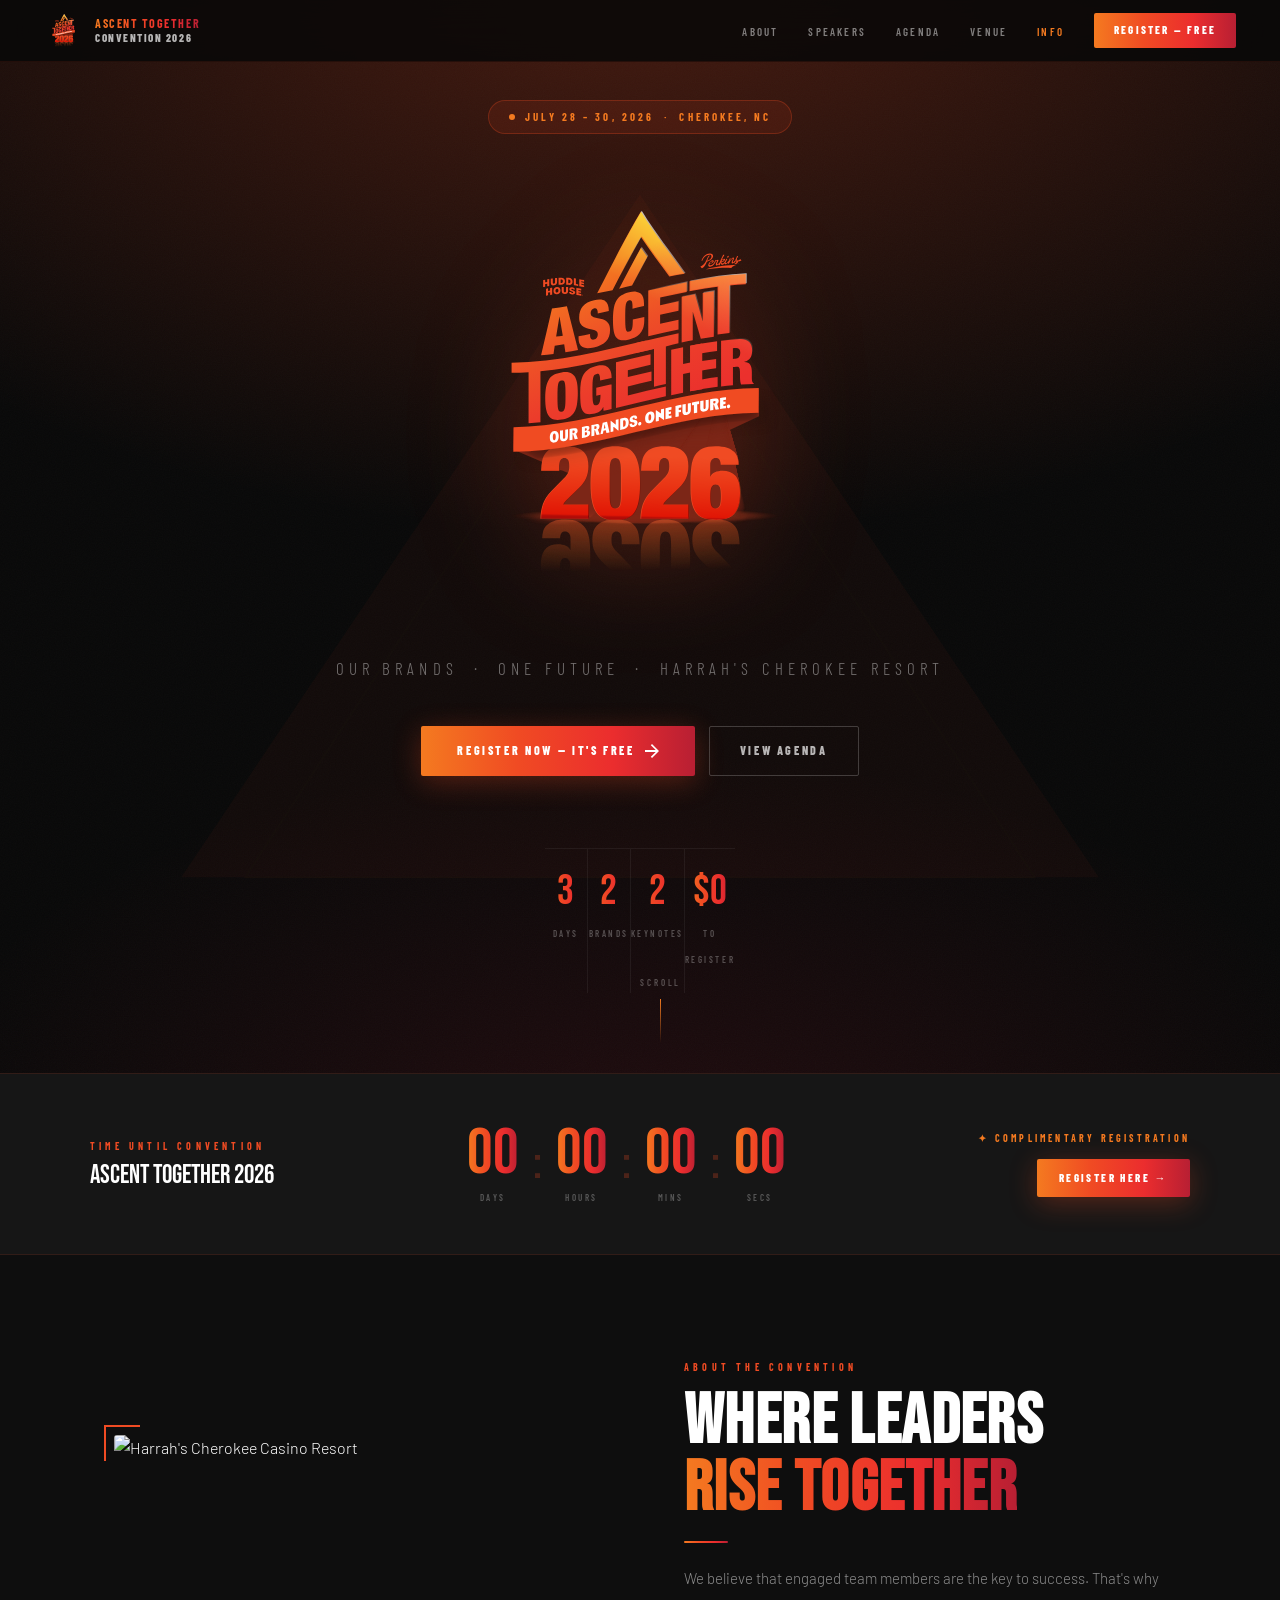
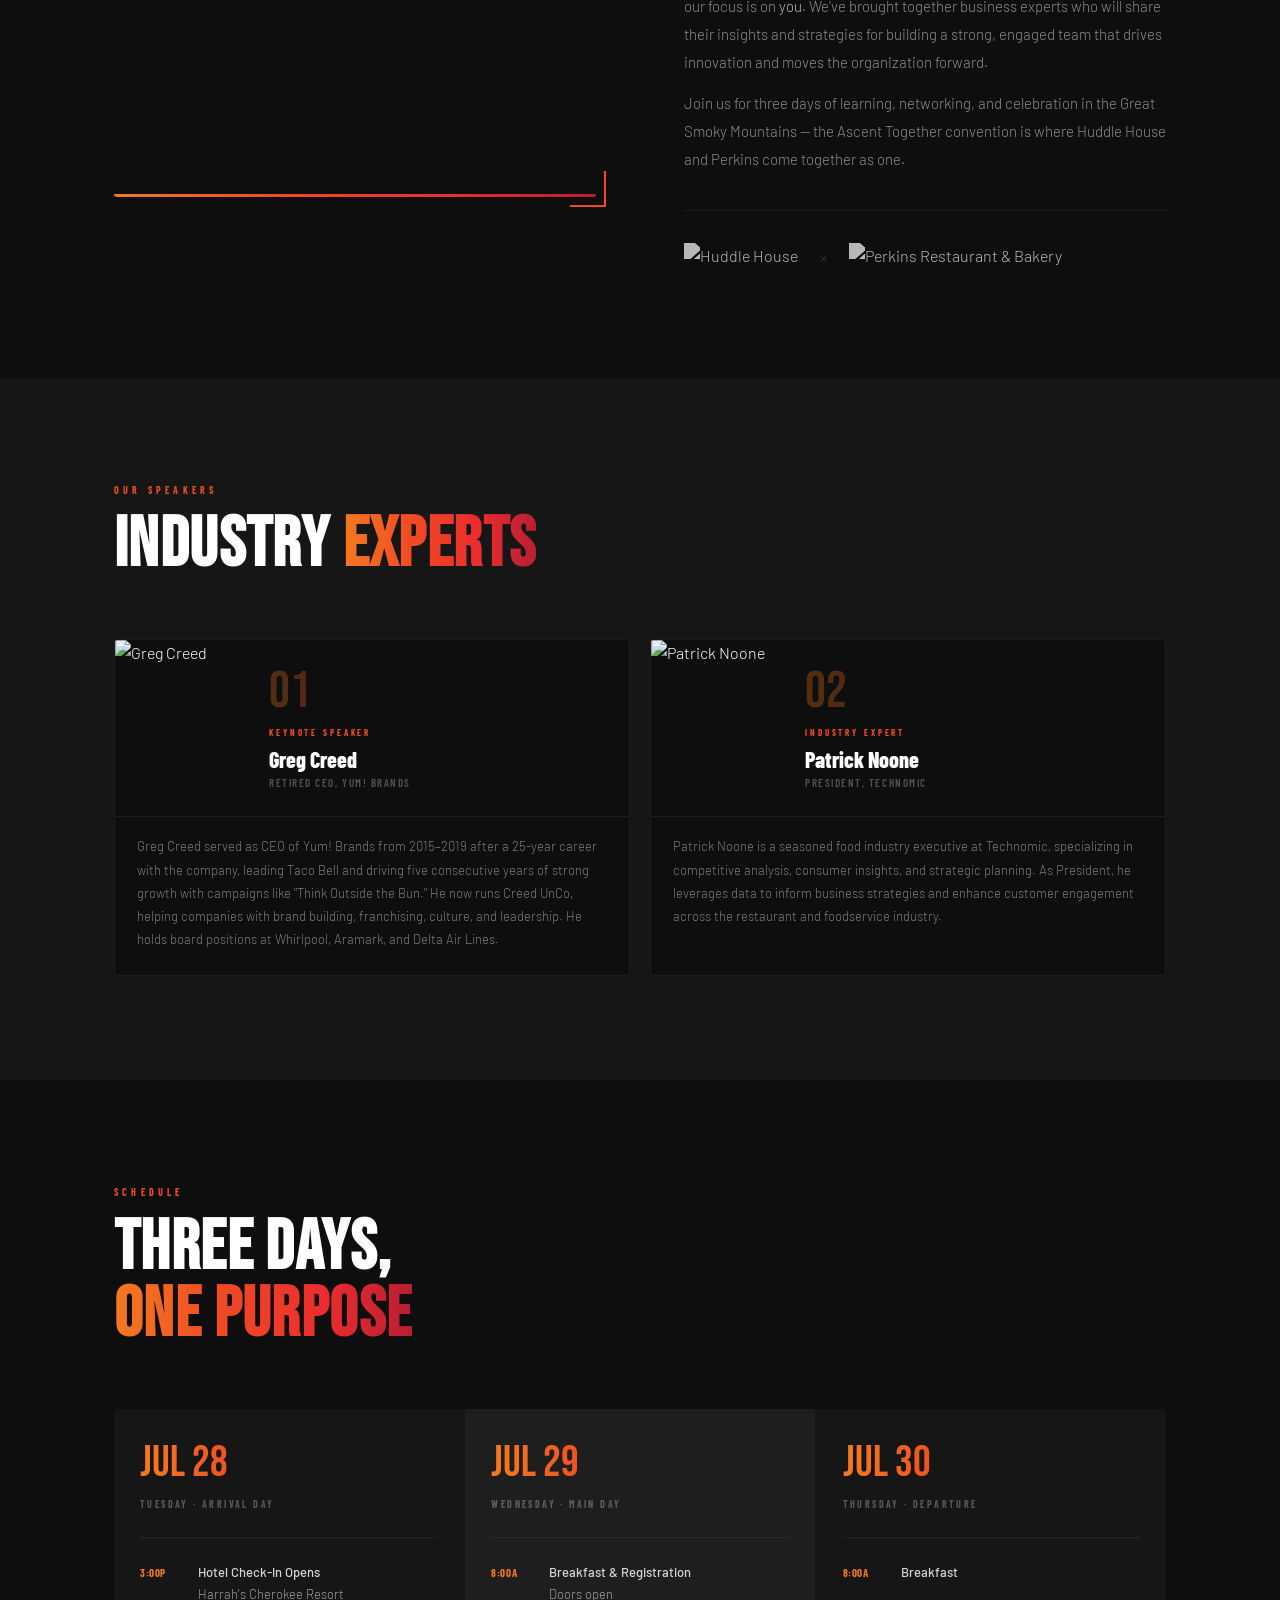
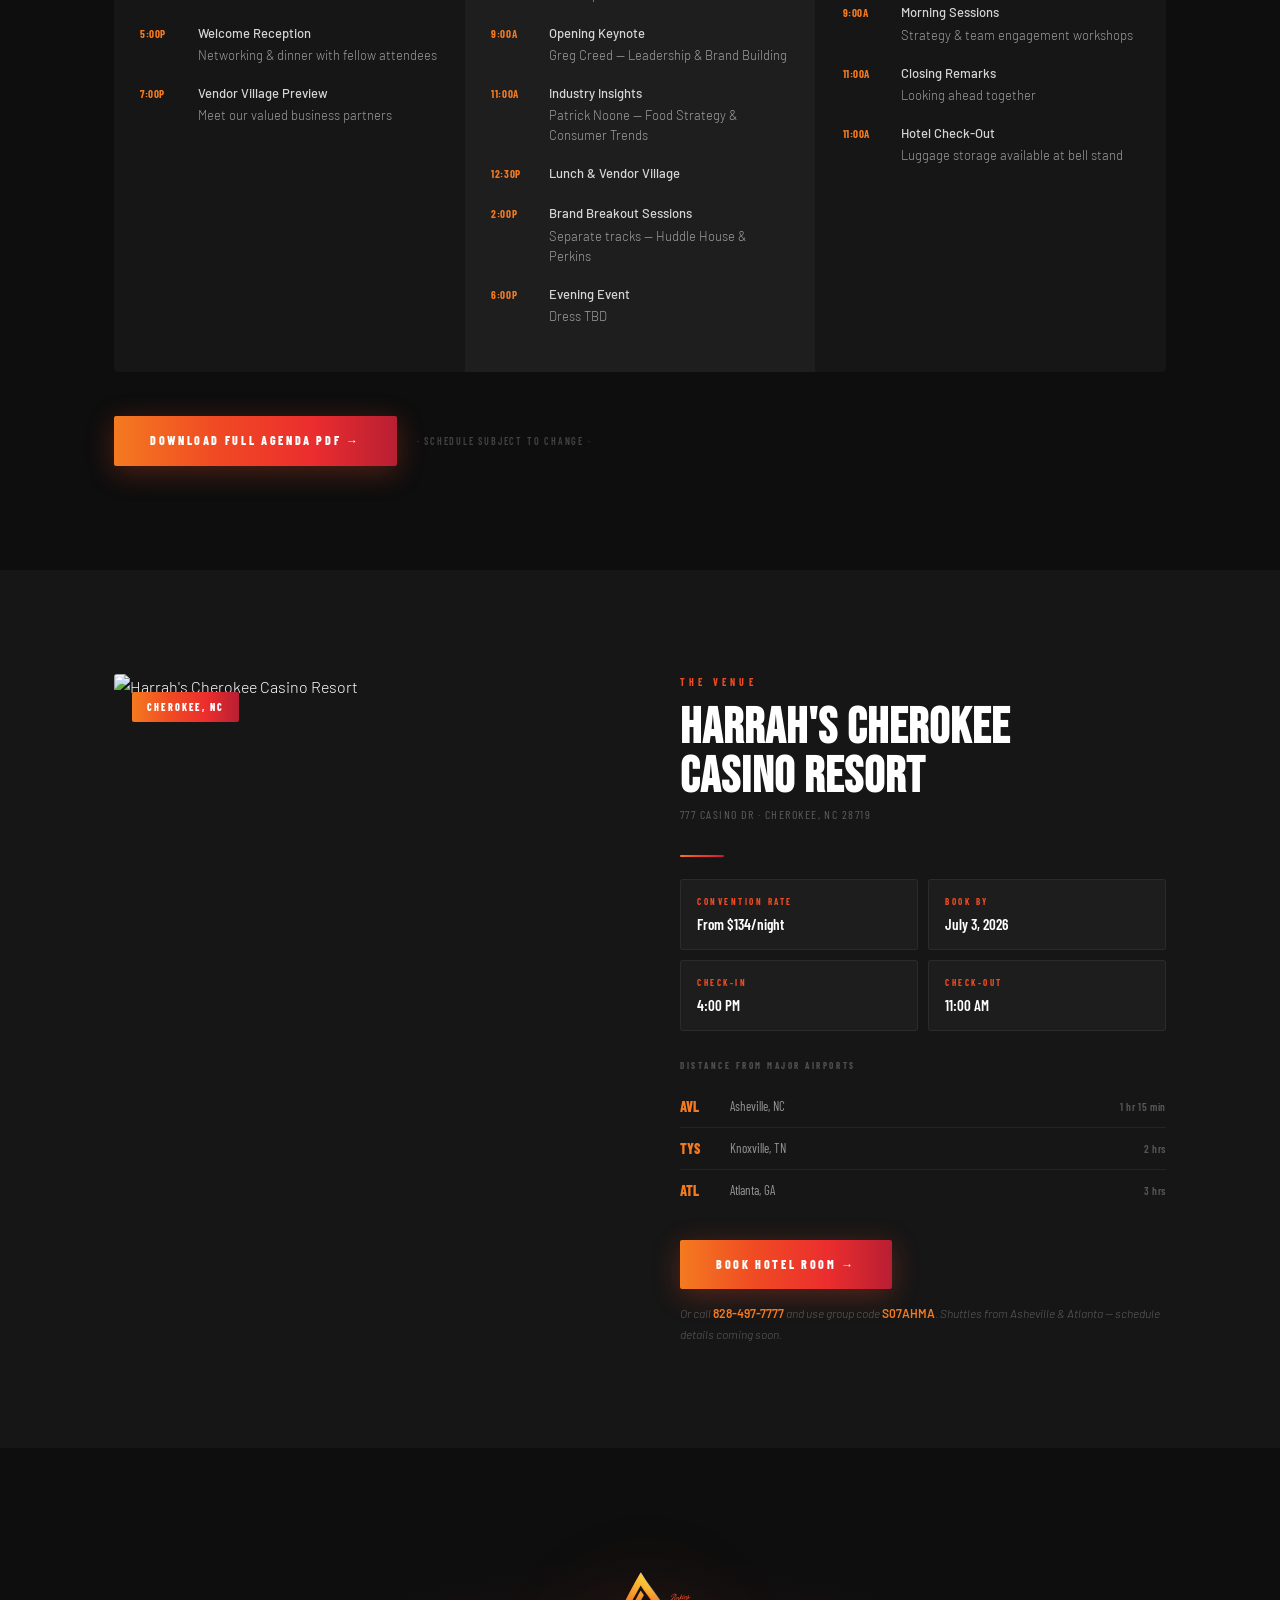
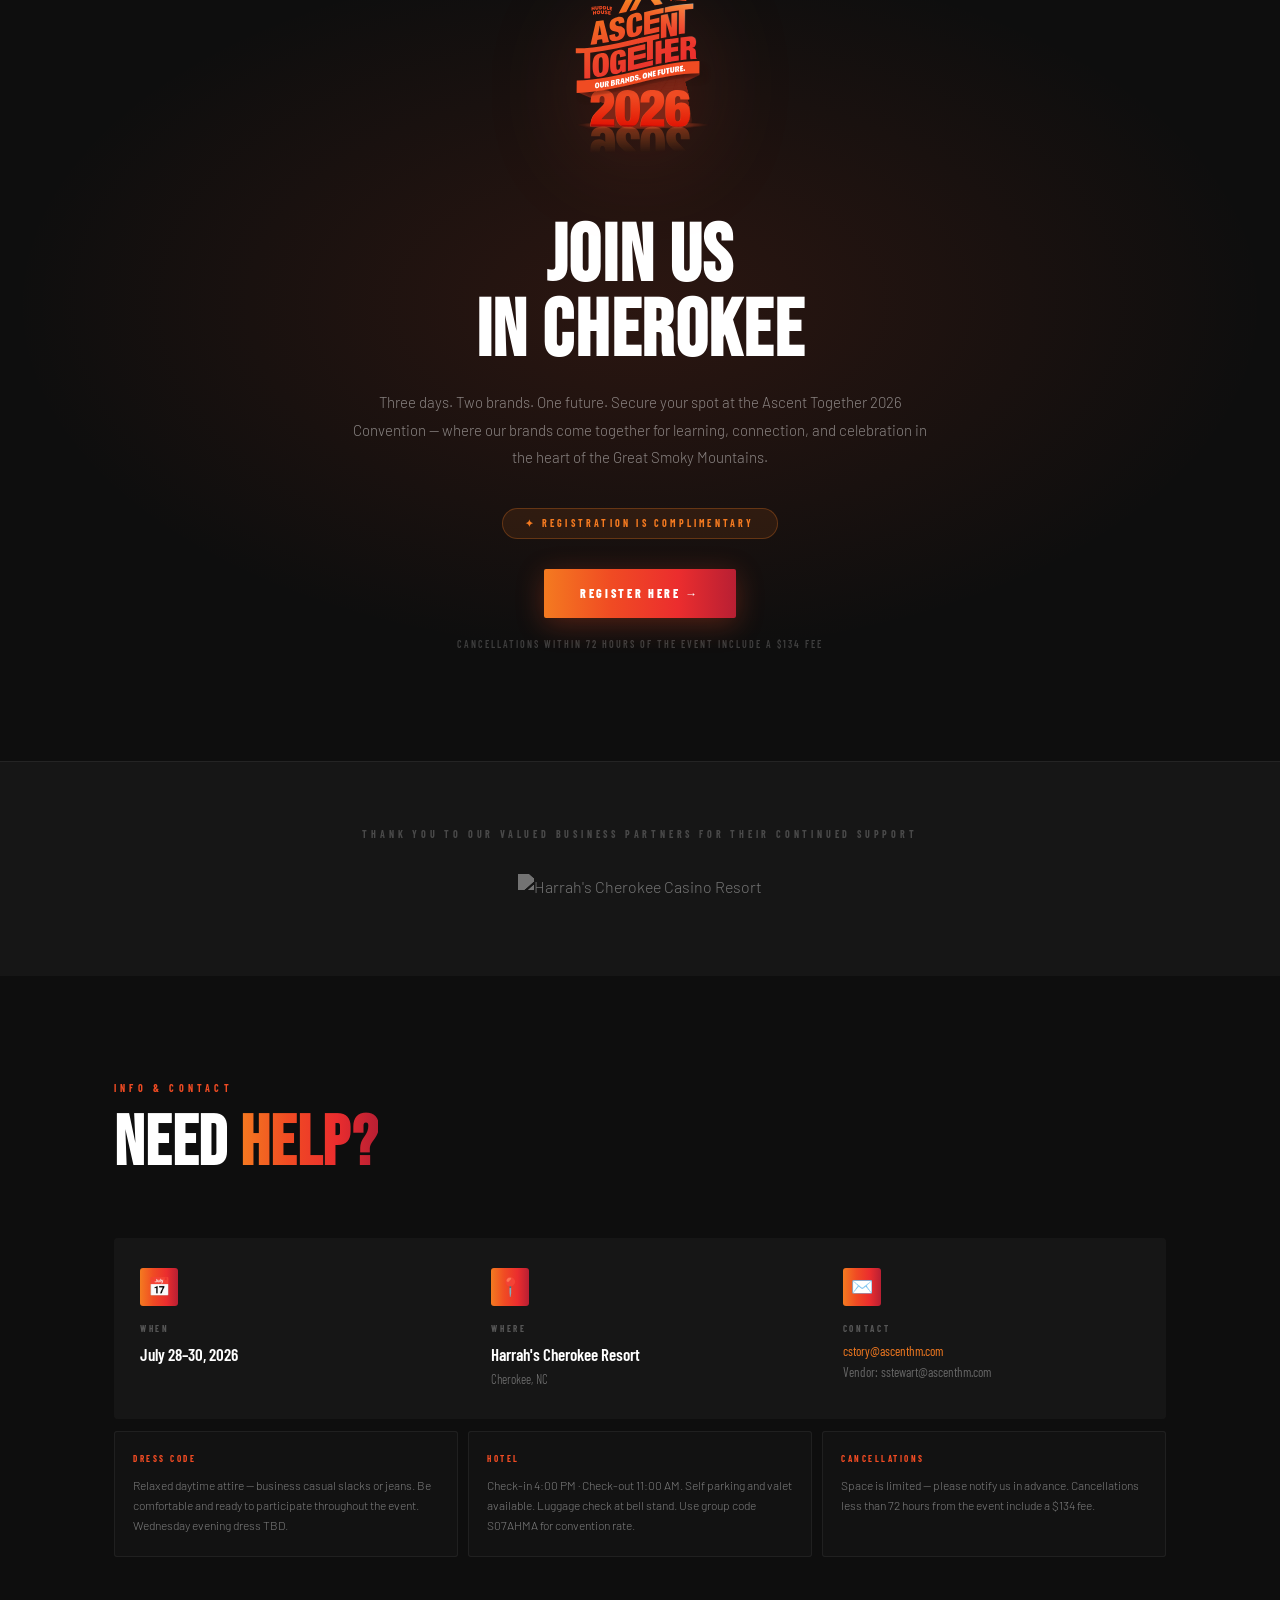
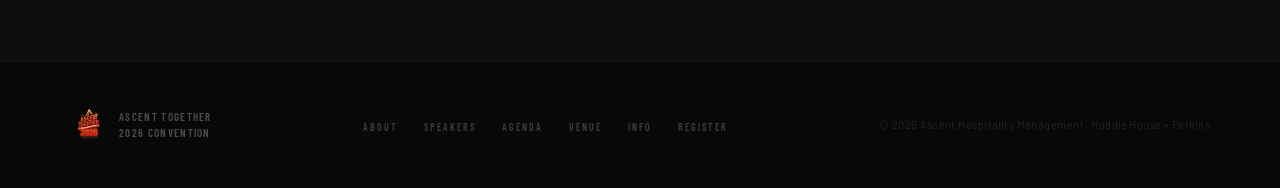
==== ascent-together-2026-landing-page.html @ a570d079 "Add files via upload" ====
<!DOCTYPE html>
<html lang="en">
<head>
<meta charset="UTF-8">
<meta name="viewport" content="width=device-width, initial-scale=1.0">
<title>Ascent Together 2026 — Our Brands. One Future.</title>
<link rel="preconnect" href="https://fonts.googleapis.com">
<link href="https://fonts.googleapis.com/css2?family=Bebas+Neue&family=Barlow+Condensed:ital,wght@0,300;0,400;0,600;0,700;0,800;0,900;1,400&family=Barlow:ital,wght@0,300;0,400;0,500;0,600;1,300;1,400&display=swap" rel="stylesheet">
<style>
/* ─────────────────────────────────────────────────
   ASCENT TOGETHER 2026 — LANDING PAGE
   Palette extracted directly from logo SVG:
   #f47a20 amber · #f04b23 orange · #ee4f27 mid
   #eb2d2e red · #b81f33 crimson · #231f20 near-black
───────────────────────────────────────────────── */
:root {
  --amber:    #f47a20;
  --orange:   #f04b23;
  --red:      #eb2d2e;
  --crimson:  #b81f33;
  --shadow:   #7c2617;
  --logo-dk:  #231f20;
  --black:    #080808;
  --night:    #0e0e0e;
  --char:     #161616;
  --smoke:    #1e1e1e;
  --steel:    #2a2a2a;
  --muted:    rgba(255,255,255,0.5);
  --subtle:   rgba(255,255,255,0.18);
  --hairline: rgba(255,255,255,0.06);
  --g-flame:  linear-gradient(160deg,#f47a20 0%,#f04b23 30%,#eb2d2e 62%,#b81f33 100%);
  --g-h:      linear-gradient(90deg, #f47a20 0%,#f04b23 35%,#eb2d2e 70%,#b81f33 100%);
  --g-v:      linear-gradient(180deg,#f47a20 0%,#f04b23 40%,#eb2d2e 80%,#b81f33 100%);
  --fd: 'Bebas Neue', Impact, sans-serif;
  --fh: 'Barlow Condensed', sans-serif;
  --fb: 'Barlow', sans-serif;
}

*,*::before,*::after{margin:0;padding:0;box-sizing:border-box}
html{scroll-behavior:smooth;font-size:16px}

body{
  background:var(--black);
  color:#fff;
  font-family:var(--fb);
  font-weight:300;
  line-height:1.65;
  overflow-x:hidden;
  -webkit-font-smoothing:antialiased;
}

img{display:block;max-width:100%}
a{text-decoration:none;color:inherit}

/* ── UTILITIES ── */
.eyebrow{
  font-family:var(--fh);
  font-weight:700;
  font-size:10px;
  letter-spacing:.42em;
  text-transform:uppercase;
  color:var(--orange);
  display:block;
  margin-bottom:14px;
}
.flame-bar{
  width:44px;height:2px;
  background:var(--g-h);
  border-radius:1px;
  margin-bottom:22px;
}
.section-hed{
  font-family:var(--fd);
  font-size:clamp(42px,5.5vw,70px);
  line-height:.96;
  letter-spacing:.02em;
  margin-bottom:18px;
}
.section-hed em{
  font-style:normal;
  background:var(--g-h);
  -webkit-background-clip:text;
  -webkit-text-fill-color:transparent;
  background-clip:text;
}
.body-text{
  font-size:15px;
  font-weight:300;
  line-height:1.85;
  color:rgba(255,255,255,.52);
}

/* ── BUTTONS ── */
.btn{
  display:inline-flex;
  align-items:center;
  gap:10px;
  font-family:var(--fh);
  font-weight:800;
  font-size:12px;
  letter-spacing:.22em;
  text-transform:uppercase;
  border-radius:2px;
  transition:transform .18s,opacity .18s;
  cursor:pointer;
}
.btn:hover{transform:translateY(-1px);opacity:.92}
.btn-fire{
  background:var(--g-h);
  color:#fff;
  padding:15px 36px;
  box-shadow:0 6px 28px rgba(240,75,35,.3);
}
.btn-ghost{
  background:transparent;
  border:1px solid rgba(255,255,255,.2);
  color:rgba(255,255,255,.7);
  padding:14px 30px;
}
.btn-ghost:hover{border-color:var(--amber);color:var(--amber)}
.btn-sm{padding:10px 22px;font-size:11px;}

/* ── NAV ── */
#nav{
  position:fixed;
  top:0;left:0;right:0;
  z-index:200;
  height:62px;
  display:flex;
  align-items:center;
  justify-content:space-between;
  padding:0 44px;
  background:rgba(8,8,8,.88);
  backdrop-filter:blur(20px) saturate(1.2);
  -webkit-backdrop-filter:blur(20px) saturate(1.2);
  border-bottom:1px solid rgba(240,75,35,.1);
  transition:background .3s;
}
.nav-brand{display:flex;align-items:center;gap:11px}
.nav-brand img{width:40px;height:auto}
.nav-brand-txt{
  font-family:var(--fh);
  font-weight:800;
  font-size:11px;
  letter-spacing:.14em;
  text-transform:uppercase;
  line-height:1.25;
  color:rgba(255,255,255,.7);
}
.nav-brand-txt strong{
  display:block;
  background:var(--g-h);
  -webkit-background-clip:text;
  -webkit-text-fill-color:transparent;
  background-clip:text;
  font-size:12px;
}
.nav-links{
  display:flex;
  align-items:center;
  gap:30px;
  list-style:none;
}
.nav-links a{
  font-family:var(--fh);
  font-weight:600;
  font-size:11px;
  letter-spacing:.2em;
  text-transform:uppercase;
  color:rgba(255,255,255,.48);
  transition:color .18s;
}
.nav-links a:hover{color:var(--amber)}
.nav-reg{
  background:var(--g-h);
  color:#fff !important;
  padding:8px 20px;
  border-radius:2px;
  font-size:11px !important;
  font-weight:800 !important;
  opacity:1 !important;
}
.nav-burger{
  display:none;
  flex-direction:column;
  gap:5px;
  background:none;
  border:none;
  cursor:pointer;
  padding:6px;
}
.nav-burger span{
  display:block;width:22px;height:1.5px;
  background:rgba(255,255,255,.7);
  border-radius:1px;
  transition:all .28s;
}

/* ── HERO ── */
#hero{
  position:relative;
  min-height:100vh;
  display:flex;
  flex-direction:column;
  align-items:center;
  justify-content:center;
  overflow:hidden;
  padding:100px 40px 80px;
  text-align:center;
}
.hero-bg-photo{
  position:absolute;inset:0;
  background:url('https://static.wixstatic.com/media/55c2eb_f7f6b098b97d4ad9b3c3848ec9554709~mv2.jpg') center 35%/cover no-repeat;
  opacity:.14;
  transform:scale(1.04);
  transition:opacity 1.2s;
}
.hero-layer-glow{
  position:absolute;inset:0;
  background:
    radial-gradient(ellipse 80% 55% at 50% -5%, rgba(240,75,35,.28) 0%, transparent 100%),
    radial-gradient(ellipse 60% 40% at 50% 110%, rgba(184,31,51,.15) 0%, transparent 100%);
}
/* Large ghost chevron */
.hero-chev{
  position:absolute;
  inset:0;
  display:flex;
  align-items:center;
  justify-content:center;
  pointer-events:none;
  overflow:hidden;
}
/* Grain texture */
.grain{
  position:absolute;inset:-100%;
  width:300%;height:300%;
  background-image:url("data:image/svg+xml,%3Csvg xmlns='http://www.w3.org/2000/svg' width='400' height='400'%3E%3Cfilter id='n'%3E%3CfeTurbulence type='fractalNoise' baseFrequency='.85' numOctaves='4' stitchTiles='stitch'/%3E%3C/filter%3E%3Crect width='100%25' height='100%25' filter='url(%23n)' opacity='1'/%3E%3C/svg%3E");
  opacity:.028;
  animation:grain 7s steps(2) infinite;
  pointer-events:none;
}
@keyframes grain{
  0%  {transform:translate(0,0)}
  20% {transform:translate(-2%,-3%)}
  40% {transform:translate(3%,1%)}
  60% {transform:translate(-1%,3%)}
  80% {transform:translate(2%,-1%)}
  100%{transform:translate(0,0)}
}
.hero-inner{
  position:relative;
  z-index:10;
  display:flex;
  flex-direction:column;
  align-items:center;
}
/* Date pill */
.hero-pill{
  display:inline-flex;
  align-items:center;
  gap:10px;
  background:rgba(240,75,35,.1);
  border:1px solid rgba(240,75,35,.28);
  border-radius:100px;
  padding:7px 20px;
  font-family:var(--fh);
  font-weight:700;
  font-size:11px;
  letter-spacing:.28em;
  text-transform:uppercase;
  color:var(--amber);
  margin-bottom:44px;
  opacity:0;
  animation:fadeUp .7s ease .1s forwards;
}
.hero-pill-dot{
  width:6px;height:6px;
  border-radius:50%;
  background:var(--amber);
  animation:blink 2.4s ease infinite;
}
@keyframes blink{0%,100%{opacity:1}50%{opacity:.3}}
.hero-logo{
  width:min(440px,74vw);
  margin-bottom:36px;
  filter:drop-shadow(0 16px 56px rgba(240,75,35,.28));
  opacity:0;
  animation:fadeUp .8s ease .25s forwards;
}
.hero-tagline{
  font-family:var(--fh);
  font-weight:300;
  font-size:clamp(13px,1.8vw,17px);
  letter-spacing:.3em;
  text-transform:uppercase;
  color:rgba(255,255,255,.42);
  margin-bottom:44px;
  opacity:0;
  animation:fadeUp .8s ease .38s forwards;
}
.hero-ctas{
  display:flex;
  gap:14px;
  justify-content:center;
  flex-wrap:wrap;
  opacity:0;
  animation:fadeUp .8s ease .5s forwards;
}
/* Stat strip */
.hero-stats{
  display:flex;
  gap:0;
  margin-top:72px;
  border-top:1px solid var(--hairline);
  opacity:0;
  animation:fadeUp .9s ease .65s forwards;
}
.hero-stat{
  flex:1;
  padding:22px 0;
  text-align:center;
  border-right:1px solid var(--hairline);
}
.hero-stat:last-child{border-right:none}
.hstat-val{
  font-family:var(--fd);
  font-size:clamp(28px,3.5vw,42px);
  line-height:1;
  background:var(--g-h);
  -webkit-background-clip:text;
  -webkit-text-fill-color:transparent;
  background-clip:text;
  display:block;
  margin-bottom:5px;
}
.hstat-label{
  font-family:var(--fh);
  font-size:9px;
  font-weight:600;
  letter-spacing:.28em;
  text-transform:uppercase;
  color:rgba(255,255,255,.28);
}
/* Scroll cue */
.scroll-cue{
  position:absolute;
  bottom:30px;left:50%;
  transform:translateX(-50%);
  display:flex;
  flex-direction:column;
  align-items:center;
  gap:8px;
  z-index:10;
  opacity:0;
  animation:fadeUp 1s ease 1.2s forwards;
}
.scroll-cue span{
  font-family:var(--fh);
  font-size:9px;
  font-weight:600;
  letter-spacing:.32em;
  text-transform:uppercase;
  color:rgba(255,255,255,.28);
}
.scroll-line{
  width:1px;height:44px;
  background:linear-gradient(180deg,var(--amber),transparent);
  animation:scrollPulse 2.2s ease infinite;
}
@keyframes scrollPulse{
  0%  {transform:scaleY(0);transform-origin:top}
  50% {transform:scaleY(1);transform-origin:top}
  51% {transform:scaleY(1);transform-origin:bottom}
  100%{transform:scaleY(0);transform-origin:bottom}
}
@keyframes fadeUp{
  from{opacity:0;transform:translateY(22px)}
  to  {opacity:1;transform:translateY(0)}
}

/* ── COUNTDOWN BAND ── */
#countdown{
  background:var(--char);
  border-top:1px solid rgba(240,75,35,.12);
  border-bottom:1px solid rgba(240,75,35,.12);
  padding:48px 44px;
}
.cd-inner{
  max-width:1100px;
  margin:0 auto;
  display:flex;
  align-items:center;
  justify-content:space-between;
  gap:36px;
  flex-wrap:wrap;
}
.cd-left .cd-event{
  font-family:var(--fd);
  font-size:26px;
  color:#fff;
  line-height:1;
}
.cd-digits{
  display:flex;
  align-items:flex-end;
  gap:2px;
}
.cd-unit{
  display:flex;
  flex-direction:column;
  align-items:center;
  min-width:76px;
}
.cd-val{
  font-family:var(--fd);
  font-size:clamp(44px,6vw,64px);
  line-height:1;
  background:var(--g-h);
  -webkit-background-clip:text;
  -webkit-text-fill-color:transparent;
  background-clip:text;
  display:block;
  min-width:2ch;
  text-align:center;
}
.cd-lbl{
  font-family:var(--fh);
  font-size:9px;
  font-weight:600;
  letter-spacing:.28em;
  text-transform:uppercase;
  color:rgba(255,255,255,.28);
  margin-top:5px;
}
.cd-sep{
  font-family:var(--fd);
  font-size:48px;
  color:rgba(240,75,35,.25);
  line-height:1;
  padding-bottom:18px;
}
.cd-right{text-align:right}
.cd-free-tag{
  font-family:var(--fh);
  font-weight:700;
  font-size:10px;
  letter-spacing:.32em;
  text-transform:uppercase;
  color:var(--amber);
  margin-bottom:12px;
}

/* ── SECTION WRAPPER ── */
.wrap{
  max-width:1140px;
  margin:0 auto;
  padding:104px 44px;
}
.wrap-sm{max-width:860px}

/* ── ABOUT ── */
#about{background:var(--night)}
.about-grid{
  display:grid;
  grid-template-columns:1fr 1fr;
  gap:88px;
  align-items:center;
}
.about-photo-frame{
  position:relative;
}
.about-photo{
  width:100%;
  aspect-ratio:4/3;
  object-fit:cover;
  object-position:center 40%;
  border-radius:3px;
  display:block;
}
/* Corner accent lines */
.about-photo-frame::before,
.about-photo-frame::after{
  content:'';
  position:absolute;
  width:36px;height:36px;
  border-color:var(--orange);
  border-style:solid;
  pointer-events:none;
}
.about-photo-frame::before{
  top:-10px;left:-10px;
  border-width:2px 0 0 2px;
}
.about-photo-frame::after{
  bottom:-10px;right:-10px;
  border-width:0 2px 2px 0;
}
/* flame bar on photo bottom */
.about-photo-bar{
  position:absolute;
  bottom:0;left:0;right:0;
  height:3px;
  background:var(--g-h);
  border-radius:0 0 3px 3px;
}
.brand-lockup{
  display:flex;
  align-items:center;
  gap:22px;
  margin-top:36px;
  padding-top:30px;
  border-top:1px solid var(--hairline);
}
.brand-lockup img{height:28px;width:auto;opacity:.7;filter:brightness(0) invert(1)}
.brand-x{
  font-family:var(--fh);
  font-size:20px;
  font-weight:200;
  color:rgba(255,255,255,.2);
}

/* ── SPEAKERS ── */
#speakers{background:var(--char)}
.speakers-grid{
  display:grid;
  grid-template-columns:1fr 1fr;
  gap:20px;
  margin-top:60px;
}
.speaker-card{
  background:var(--night);
  border:1px solid var(--hairline);
  border-radius:3px;
  overflow:hidden;
  transition:border-color .25s;
}
.speaker-card:hover{border-color:rgba(240,75,35,.3)}
.speaker-top{display:flex;gap:0}
.speaker-photo{
  width:132px;flex-shrink:0;
  aspect-ratio:3/4;
  object-fit:cover;
  object-position:top center;
}
.speaker-meta{
  flex:1;
  padding:24px 22px;
  display:flex;
  flex-direction:column;
  justify-content:flex-end;
}
.speaker-num{
  font-family:var(--fd);
  font-size:52px;
  line-height:1;
  background:var(--g-h);
  -webkit-background-clip:text;
  -webkit-text-fill-color:transparent;
  background-clip:text;
  opacity:.3;
  margin-bottom:8px;
}
.speaker-role{
  font-family:var(--fh);
  font-weight:700;
  font-size:9px;
  letter-spacing:.32em;
  text-transform:uppercase;
  color:var(--orange);
  margin-bottom:6px;
}
.speaker-name{
  font-family:var(--fh);
  font-weight:800;
  font-size:22px;
  line-height:1.1;
  color:#fff;
  margin-bottom:3px;
}
.speaker-org{
  font-family:var(--fh);
  font-size:11px;
  font-weight:600;
  letter-spacing:.14em;
  text-transform:uppercase;
  color:rgba(255,255,255,.28);
}
.speaker-bio{
  padding:18px 22px 24px;
  border-top:1px solid var(--hairline);
  font-size:13px;
  font-weight:300;
  line-height:1.78;
  color:rgba(255,255,255,.46);
}

/* ── AGENDA ── */
#agenda{background:var(--night)}
.agenda-days{
  display:grid;
  grid-template-columns:repeat(3,1fr);
  gap:2px;
  margin-top:60px;
  border-radius:4px;
  overflow:hidden;
  background:rgba(255,255,255,.03);
}
.agenda-day{
  background:var(--char);
  padding:32px 26px 28px;
}
.agenda-day.center{background:var(--smoke)}
.a-day-head{
  padding-bottom:22px;
  margin-bottom:24px;
  border-bottom:1px solid var(--hairline);
}
.a-date{
  font-family:var(--fd);
  font-size:44px;
  line-height:1;
  background:var(--g-h);
  -webkit-background-clip:text;
  -webkit-text-fill-color:transparent;
  background-clip:text;
  display:block;
  margin-bottom:4px;
}
.a-dayname{
  font-family:var(--fh);
  font-size:10px;
  font-weight:700;
  letter-spacing:.24em;
  text-transform:uppercase;
  color:rgba(255,255,255,.28);
}
.a-item{
  display:flex;
  gap:14px;
  margin-bottom:18px;
}
.a-time{
  font-family:var(--fh);
  font-weight:700;
  font-size:11px;
  color:var(--amber);
  letter-spacing:.05em;
  min-width:44px;
  flex-shrink:0;
  padding-top:2px;
}
.a-desc{
  font-size:13px;
  font-weight:300;
  color:rgba(255,255,255,.58);
  line-height:1.55;
}
.a-desc strong{
  font-weight:500;
  color:rgba(255,255,255,.82);
  display:block;
  margin-bottom:2px;
}
.agenda-foot{
  display:flex;
  align-items:center;
  gap:20px;
  margin-top:44px;
  flex-wrap:wrap;
}
.agenda-note{
  font-family:var(--fh);
  font-size:10px;
  font-weight:600;
  letter-spacing:.18em;
  text-transform:uppercase;
  color:rgba(255,255,255,.22);
}

/* ── VENUE ── */
#venue{
  background:var(--char);
  position:relative;
  overflow:hidden;
}
.venue-photo-bg{
  position:absolute;
  inset:0;
  background:url('https://static.wixstatic.com/media/55c2eb_f7f6b098b97d4ad9b3c3848ec9554709~mv2.jpg') center/cover no-repeat;
  opacity:.07;
}
.venue-grid{
  display:grid;
  grid-template-columns:1fr 1fr;
  gap:80px;
  align-items:start;
  position:relative;
  z-index:2;
}
.venue-photo-wrap{position:relative}
.venue-photo{
  width:100%;
  border-radius:3px;
  aspect-ratio:16/10;
  object-fit:cover;
  display:block;
}
.venue-label{
  position:absolute;
  top:18px;left:18px;
  background:var(--g-h);
  color:#fff;
  font-family:var(--fh);
  font-weight:800;
  font-size:10px;
  letter-spacing:.22em;
  text-transform:uppercase;
  padding:7px 15px;
  border-radius:2px;
}
.venue-name{
  font-family:var(--fd);
  font-size:clamp(30px,4vw,50px);
  line-height:.97;
  color:#fff;
  margin-bottom:4px;
  letter-spacing:.02em;
}
.venue-addr{
  font-family:var(--fh);
  font-size:12px;
  font-weight:400;
  letter-spacing:.12em;
  text-transform:uppercase;
  color:rgba(255,255,255,.3);
  margin-bottom:30px;
}
.venue-tiles{
  display:grid;
  grid-template-columns:1fr 1fr;
  gap:10px;
  margin-bottom:28px;
}
.venue-tile{
  background:rgba(255,255,255,.03);
  border:1px solid var(--hairline);
  border-radius:3px;
  padding:15px 16px;
}
.vtile-label{
  font-family:var(--fh);
  font-weight:700;
  font-size:9px;
  letter-spacing:.28em;
  text-transform:uppercase;
  color:var(--orange);
  margin-bottom:4px;
}
.vtile-val{
  font-family:var(--fh);
  font-weight:600;
  font-size:15px;
  color:#fff;
  line-height:1.35;
}
/* Airport table */
.airports{margin-bottom:28px}
.airports-hed{
  font-family:var(--fh);
  font-weight:700;
  font-size:9px;
  letter-spacing:.28em;
  text-transform:uppercase;
  color:rgba(255,255,255,.25);
  margin-bottom:12px;
}
.airport-row{
  display:flex;
  align-items:center;
  gap:12px;
  padding:9px 0;
  border-bottom:1px solid var(--hairline);
}
.airport-row:last-child{border-bottom:none}
.ap-code{
  font-family:var(--fh);
  font-weight:800;
  font-size:14px;
  color:var(--amber);
  min-width:38px;
}
.ap-city{
  font-family:var(--fh);
  font-size:13px;
  font-weight:400;
  color:rgba(255,255,255,.55);
  flex:1;
}
.ap-drive{
  font-family:var(--fh);
  font-size:11px;
  font-weight:600;
  letter-spacing:.06em;
  color:rgba(255,255,255,.28);
}
.venue-book-btn{margin-bottom:14px}
.venue-note{
  font-size:12px;
  font-weight:300;
  color:rgba(255,255,255,.3);
  line-height:1.7;
  font-style:italic;
}
.venue-note strong{color:var(--amber);font-style:normal;font-weight:600}

/* ── REGISTER CTA ── */
#register{
  background:var(--night);
  position:relative;
  overflow:hidden;
}
.reg-glow{
  position:absolute;
  inset:0;
  background:radial-gradient(ellipse 70% 55% at 50% 50%, rgba(240,75,35,.13) 0%, transparent 70%);
}
.reg-inner{
  position:relative;
  z-index:2;
  max-width:680px;
  margin:0 auto;
  text-align:center;
  padding:108px 44px;
}
.reg-logo{
  width:min(220px,60vw);
  margin:0 auto 44px;
  filter:drop-shadow(0 12px 48px rgba(240,75,35,.22));
}
.reg-hed{
  font-family:var(--fd);
  font-size:clamp(48px,7vw,80px);
  line-height:.93;
  letter-spacing:.02em;
  color:#fff;
  margin-bottom:20px;
}
.reg-body{
  font-size:15px;
  font-weight:300;
  color:rgba(255,255,255,.48);
  line-height:1.85;
  margin-bottom:36px;
}
.reg-badge{
  display:inline-block;
  background:rgba(244,122,32,.1);
  border:1px solid rgba(244,122,32,.28);
  border-radius:100px;
  padding:6px 22px;
  font-family:var(--fh);
  font-weight:700;
  font-size:10px;
  letter-spacing:.32em;
  text-transform:uppercase;
  color:var(--amber);
  margin-bottom:30px;
}
.reg-disclaimer{
  font-family:var(--fh);
  font-size:10px;
  font-weight:600;
  letter-spacing:.2em;
  text-transform:uppercase;
  color:rgba(255,255,255,.2);
  margin-top:18px;
}

/* ── SPONSORS ── */
#sponsors{
  background:var(--char);
  padding:64px 44px;
  text-align:center;
  border-top:1px solid var(--hairline);
}
.sponsors-hed{
  font-family:var(--fh);
  font-weight:700;
  font-size:10px;
  letter-spacing:.38em;
  text-transform:uppercase;
  color:rgba(255,255,255,.22);
  margin-bottom:32px;
}
.sponsors-row{
  display:flex;
  align-items:center;
  justify-content:center;
  gap:56px;
  flex-wrap:wrap;
  opacity:.4;
}
.sponsors-row img{
  height:38px;width:auto;
  filter:brightness(0) invert(1);
}

/* ── INFO / CONTACT ── */
#info{background:var(--night)}
.info-grid{
  display:grid;
  grid-template-columns:repeat(3,1fr);
  gap:2px;
  margin-top:60px;
  border-radius:4px;
  overflow:hidden;
  background:rgba(255,255,255,.03);
}
.info-card{
  background:var(--char);
  padding:30px 26px;
}
.info-icon{
  width:38px;height:38px;
  background:var(--g-h);
  border-radius:3px;
  display:flex;
  align-items:center;
  justify-content:center;
  font-size:18px;
  margin-bottom:16px;
}
.info-label{
  font-family:var(--fh);
  font-weight:700;
  font-size:9px;
  letter-spacing:.3em;
  text-transform:uppercase;
  color:rgba(255,255,255,.28);
  margin-bottom:6px;
}
.info-val{
  font-family:var(--fh);
  font-size:17px;
  font-weight:600;
  color:#fff;
  line-height:1.35;
}
.info-val a{color:var(--amber);font-weight:400;font-size:13px;display:block;margin-top:3px}
.info-val a:hover{text-decoration:underline}
/* Policy cards */
.policy-grid{
  display:grid;
  grid-template-columns:repeat(3,1fr);
  gap:10px;
  margin-top:12px;
}
.policy-card{
  background:rgba(255,255,255,.02);
  border:1px solid var(--hairline);
  border-radius:3px;
  padding:20px 18px;
}
.policy-label{
  font-family:var(--fh);
  font-weight:700;
  font-size:9px;
  letter-spacing:.28em;
  text-transform:uppercase;
  color:var(--orange);
  margin-bottom:8px;
}
.policy-body{
  font-size:12px;
  font-weight:300;
  color:rgba(255,255,255,.45);
  line-height:1.7;
}

/* ── FOOTER ── */
footer{
  background:var(--black);
  border-top:1px solid var(--hairline);
  padding:44px 44px;
}
.footer-inner{
  max-width:1140px;
  margin:0 auto;
  display:flex;
  align-items:center;
  justify-content:space-between;
  gap:28px;
  flex-wrap:wrap;
}
.footer-brand{display:flex;align-items:center;gap:11px}
.footer-brand img{width:38px;height:auto}
.footer-brand-txt{
  font-family:var(--fh);
  font-size:11px;
  font-weight:600;
  letter-spacing:.12em;
  text-transform:uppercase;
  color:rgba(255,255,255,.28);
  line-height:1.4;
}
.footer-links{
  display:flex;
  gap:26px;
  list-style:none;
  flex-wrap:wrap;
}
.footer-links a{
  font-family:var(--fh);
  font-size:10px;
  font-weight:600;
  letter-spacing:.2em;
  text-transform:uppercase;
  color:rgba(255,255,255,.22);
  transition:color .18s;
}
.footer-links a:hover{color:var(--amber)}
.footer-copy{
  font-size:11px;
  font-weight:300;
  color:rgba(255,255,255,.14);
  letter-spacing:.04em;
}

/* ── RESPONSIVE ── */
@media(max-width:920px){
  #nav{padding:0 24px}
  .nav-links{display:none}
  .nav-burger{display:flex}
  .nav-links.open{
    display:flex;flex-direction:column;
    position:fixed;top:62px;left:0;right:0;
    background:rgba(8,8,8,.97);
    backdrop-filter:blur(20px);
    padding:24px 24px 32px;
    gap:22px;
    border-bottom:1px solid rgba(240,75,35,.15);
    z-index:190;
  }
  .nav-links.open a{font-size:14px}
  #hero{padding:90px 24px 72px}
  .wrap{padding:72px 24px}
  .about-grid,.venue-grid{grid-template-columns:1fr;gap:48px}
  .speakers-grid{grid-template-columns:1fr}
  .agenda-days{grid-template-columns:1fr;gap:2px}
  .info-grid{grid-template-columns:1fr}
  .policy-grid{grid-template-columns:1fr 1fr}
  .cd-inner{flex-direction:column;align-items:flex-start;gap:28px}
  .cd-right{width:100%}
  .hero-stats{gap:0}
  .footer-inner{flex-direction:column;align-items:flex-start;gap:20px}
}
@media(max-width:600px){
  .hero-logo{width:min(300px,84vw)}
  .hero-stats{display:none}
  .hero-ctas{flex-direction:column;width:100%}
  .btn-fire,.btn-ghost{width:100%;justify-content:center}
  .venue-tiles{grid-template-columns:1fr 1fr}
  .policy-grid{grid-template-columns:1fr}
  .speakers-grid,.agenda-days{gap:2px}
  #sponsors{padding:48px 20px}
  #countdown{padding:36px 20px}
}
</style>
</head>
<body>

<!-- ════ NAV ════════════════════════════════════ -->
<nav id="nav">
  <div class="nav-brand">
    <img src="[data-uri]" alt="Ascent Together 2026">
    <div class="nav-brand-txt">
      <strong>Ascent Together</strong>
      Convention 2026
    </div>
  </div>
  <ul class="nav-links" id="navLinks">
    <li><a href="#about">About</a></li>
    <li><a href="#speakers">Speakers</a></li>
    <li><a href="#agenda">Agenda</a></li>
    <li><a href="#venue">Venue</a></li>
    <li><a href="#info">Info</a></li>
    <li><a href="https://forms.office.com/r/8Ki3rnzkp2" class="nav-reg btn">Register — Free</a></li>
  </ul>
  <button class="nav-burger" id="burger" aria-label="Open menu">
    <span></span><span></span><span></span>
  </button>
</nav>

<!-- ════ HERO ════════════════════════════════════ -->
<section id="hero">
  <div class="hero-bg-photo"></div>
  <div class="hero-layer-glow"></div>
  <!-- Ghost chevron supergraphic -->
  <div class="hero-chev">
    <svg width="90vw" height="90vh" viewBox="0 0 900 700" fill="none" style="max-width:960px;opacity:.038">
      <path d="M450 30 L880 670 L20 670 Z" fill="#f04b23"/>
      <path d="M450 100 L820 670 L80 670 Z" fill="none" stroke="#f47a20" stroke-width="1.2"/>
    </svg>
  </div>
  <div class="grain"></div>

  <div class="hero-inner">
    <div class="hero-pill">
      <span class="hero-pill-dot"></span>
      July 28 – 30, 2026 &nbsp;·&nbsp; Cherokee, NC
    </div>

    <img src="[data-uri]" class="hero-logo" alt="Ascent Together 2026 — Our Brands. One Future.">

    <p class="hero-tagline">Our Brands &nbsp;·&nbsp; One Future &nbsp;·&nbsp; Harrah's Cherokee Resort</p>

    <div class="hero-ctas">
      <a href="https://forms.office.com/r/8Ki3rnzkp2" class="btn btn-fire">
        Register Now — It's Free
        <svg width="14" height="14" viewBox="0 0 14 14" fill="white"><path d="M7 0L14 7 7 14 5.8 12.8l4.9-4.9H0V6.1h10.7L5.8 1.2z"/></svg>
      </a>
      <a href="#agenda" class="btn btn-ghost">View Agenda</a>
    </div>

    <div class="hero-stats">
      <div class="hero-stat">
        <span class="hstat-val">3</span>
        <span class="hstat-label">Days</span>
      </div>
      <div class="hero-stat">
        <span class="hstat-val">2</span>
        <span class="hstat-label">Brands</span>
      </div>
      <div class="hero-stat">
        <span class="hstat-val">2</span>
        <span class="hstat-label">Keynotes</span>
      </div>
      <div class="hero-stat">
        <span class="hstat-val">$0</span>
        <span class="hstat-label">To Register</span>
      </div>
    </div>
  </div>

  <div class="scroll-cue">
    <span>Scroll</span>
    <div class="scroll-line"></div>
  </div>
</section>

<!-- ════ COUNTDOWN ═══════════════════════════════ -->
<div id="countdown">
  <div class="cd-inner">
    <div class="cd-left">
      <span class="eyebrow" style="margin-bottom:8px">Time Until Convention</span>
      <div class="cd-event">Ascent Together 2026</div>
    </div>
    <div class="cd-digits">
      <div class="cd-unit">
        <span class="cd-val" id="cd-d">--</span>
        <span class="cd-lbl">Days</span>
      </div>
      <span class="cd-sep">:</span>
      <div class="cd-unit">
        <span class="cd-val" id="cd-h">--</span>
        <span class="cd-lbl">Hours</span>
      </div>
      <span class="cd-sep">:</span>
      <div class="cd-unit">
        <span class="cd-val" id="cd-m">--</span>
        <span class="cd-lbl">Mins</span>
      </div>
      <span class="cd-sep">:</span>
      <div class="cd-unit">
        <span class="cd-val" id="cd-s">--</span>
        <span class="cd-lbl">Secs</span>
      </div>
    </div>
    <div class="cd-right">
      <div class="cd-free-tag">✦ Complimentary Registration</div>
      <a href="https://forms.office.com/r/8Ki3rnzkp2" class="btn btn-fire btn-sm">Register Here →</a>
    </div>
  </div>
</div>

<!-- ════ ABOUT ═══════════════════════════════════ -->
<section id="about">
  <div class="wrap">
    <div class="about-grid">
      <div class="about-photo-frame">
        <img src="https://static.wixstatic.com/media/55c2eb_f7f6b098b97d4ad9b3c3848ec9554709~mv2.jpg"
             class="about-photo" alt="Harrah's Cherokee Casino Resort" loading="lazy">
        <div class="about-photo-bar"></div>
      </div>
      <div>
        <span class="eyebrow">About the Convention</span>
        <h2 class="section-hed">Where Leaders<br><em>Rise Together</em></h2>
        <div class="flame-bar"></div>
        <p class="body-text">We believe that engaged team members are the key to success. That's why our focus is on <em style="color:rgba(255,255,255,.7);font-style:normal">you</em>. We've brought together business experts who will share their insights and strategies for building a strong, engaged team that drives innovation and moves the organization forward.</p>
        <p class="body-text" style="margin-top:14px">Join us for three days of learning, networking, and celebration in the Great Smoky Mountains — the Ascent Together convention is where Huddle House and Perkins come together as one.</p>
        <div class="brand-lockup">
          <img src="https://static.wixstatic.com/media/55c2eb_91cf74aa5db047ec8149980891564ced~mv2.png" alt="Huddle House">
          <span class="brand-x">×</span>
          <img src="https://static.wixstatic.com/media/55c2eb_648bf7b5a3ad4a009e702e4b05896f4f~mv2.png" alt="Perkins Restaurant & Bakery">
        </div>
      </div>
    </div>
  </div>
</section>

<!-- ════ SPEAKERS ═════════════════════════════════ -->
<section id="speakers">
  <div class="wrap">
    <span class="eyebrow">Our Speakers</span>
    <h2 class="section-hed">Industry <em>Experts</em></h2>
    <div class="speakers-grid">

      <div class="speaker-card">
        <div class="speaker-top">
          <img src="https://static.wixstatic.com/media/55c2eb_e906fe1eeb1643dda512d497d325082a~mv2.jpg/v1/crop/x_1688,y_0,w_2684,h_3578/fill/w_264,h_352,al_c,q_80,enc_avif/Creed%20Headshot.jpg"
               class="speaker-photo" alt="Greg Creed" loading="lazy">
          <div class="speaker-meta">
            <div class="speaker-num">01</div>
            <div class="speaker-role">Keynote Speaker</div>
            <div class="speaker-name">Greg Creed</div>
            <div class="speaker-org">Retired CEO, Yum! Brands</div>
          </div>
        </div>
        <div class="speaker-bio">Greg Creed served as CEO of Yum! Brands from 2015–2019 after a 25-year career with the company, leading Taco Bell and driving five consecutive years of strong growth with campaigns like "Think Outside the Bun." He now runs Creed UnCo, helping companies with brand building, franchising, culture, and leadership. He holds board positions at Whirlpool, Aramark, and Delta Air Lines.</div>
      </div>

      <div class="speaker-card">
        <div class="speaker-top">
          <img src="https://static.wixstatic.com/media/55c2eb_b180d4ed5148491980fbad6e8bf07e06~mv2.jpg/v1/crop/x_10,y_52,w_231,h_294/fill/w_264,h_336,al_c,q_80,enc_avif/PNoone.jpg"
               class="speaker-photo" alt="Patrick Noone" loading="lazy">
          <div class="speaker-meta">
            <div class="speaker-num">02</div>
            <div class="speaker-role">Industry Expert</div>
            <div class="speaker-name">Patrick Noone</div>
            <div class="speaker-org">President, Technomic</div>
          </div>
        </div>
        <div class="speaker-bio">Patrick Noone is a seasoned food industry executive at Technomic, specializing in competitive analysis, consumer insights, and strategic planning. As President, he leverages data to inform business strategies and enhance customer engagement across the restaurant and foodservice industry.</div>
      </div>

    </div>
  </div>
</section>

<!-- ════ AGENDA ════════════════════════════════════ -->
<section id="agenda">
  <div class="wrap">
    <span class="eyebrow">Schedule</span>
    <h2 class="section-hed">Three Days,<br><em>One Purpose</em></h2>
    <div class="agenda-days">

      <div class="agenda-day">
        <div class="a-day-head">
          <span class="a-date">JUL 28</span>
          <span class="a-dayname">Tuesday · Arrival Day</span>
        </div>
        <div class="a-item">
          <span class="a-time">3:00P</span>
          <div class="a-desc"><strong>Hotel Check-In Opens</strong>Harrah's Cherokee Resort</div>
        </div>
        <div class="a-item">
          <span class="a-time">5:00P</span>
          <div class="a-desc"><strong>Welcome Reception</strong>Networking &amp; dinner with fellow attendees</div>
        </div>
        <div class="a-item">
          <span class="a-time">7:00P</span>
          <div class="a-desc"><strong>Vendor Village Preview</strong>Meet our valued business partners</div>
        </div>
      </div>

      <div class="agenda-day center">
        <div class="a-day-head">
          <span class="a-date">JUL 29</span>
          <span class="a-dayname">Wednesday · Main Day</span>
        </div>
        <div class="a-item">
          <span class="a-time">8:00A</span>
          <div class="a-desc"><strong>Breakfast &amp; Registration</strong>Doors open</div>
        </div>
        <div class="a-item">
          <span class="a-time">9:00A</span>
          <div class="a-desc"><strong>Opening Keynote</strong>Greg Creed — Leadership &amp; Brand Building</div>
        </div>
        <div class="a-item">
          <span class="a-time">11:00A</span>
          <div class="a-desc"><strong>Industry Insights</strong>Patrick Noone — Food Strategy &amp; Consumer Trends</div>
        </div>
        <div class="a-item">
          <span class="a-time">12:30P</span>
          <div class="a-desc"><strong>Lunch &amp; Vendor Village</strong></div>
        </div>
        <div class="a-item">
          <span class="a-time">2:00P</span>
          <div class="a-desc"><strong>Brand Breakout Sessions</strong>Separate tracks — Huddle House &amp; Perkins</div>
        </div>
        <div class="a-item">
          <span class="a-time">6:00P</span>
          <div class="a-desc"><strong>Evening Event</strong>Dress TBD</div>
        </div>
      </div>

      <div class="agenda-day">
        <div class="a-day-head">
          <span class="a-date">JUL 30</span>
          <span class="a-dayname">Thursday · Departure</span>
        </div>
        <div class="a-item">
          <span class="a-time">8:00A</span>
          <div class="a-desc"><strong>Breakfast</strong></div>
        </div>
        <div class="a-item">
          <span class="a-time">9:00A</span>
          <div class="a-desc"><strong>Morning Sessions</strong>Strategy &amp; team engagement workshops</div>
        </div>
        <div class="a-item">
          <span class="a-time">11:00A</span>
          <div class="a-desc"><strong>Closing Remarks</strong>Looking ahead together</div>
        </div>
        <div class="a-item">
          <span class="a-time">11:00A</span>
          <div class="a-desc"><strong>Hotel Check-Out</strong>Luggage storage available at bell stand</div>
        </div>
      </div>

    </div>
    <div class="agenda-foot">
      <a href="https://73656bde-c1b2-4bd6-b529-7ce6d73b3025.filesusr.com/ugd/55c2eb_d70124c7776f41569c1e71d30617309d.pdf"
         class="btn btn-fire" target="_blank" rel="noopener">
        Download Full Agenda PDF →
      </a>
      <span class="agenda-note">· Schedule subject to change ·</span>
    </div>
  </div>
</section>

<!-- ════ VENUE ════════════════════════════════════ -->
<section id="venue">
  <div class="venue-photo-bg"></div>
  <div class="wrap">
    <div class="venue-grid">
      <div class="venue-photo-wrap">
        <img src="https://static.wixstatic.com/media/55c2eb_f7f6b098b97d4ad9b3c3848ec9554709~mv2.jpg"
             class="venue-photo" alt="Harrah's Cherokee Casino Resort" loading="lazy">
        <div class="venue-label">Cherokee, NC</div>
      </div>
      <div>
        <span class="eyebrow">The Venue</span>
        <h2 class="venue-name">Harrah's Cherokee<br>Casino Resort</h2>
        <div class="venue-addr">777 Casino Dr · Cherokee, NC 28719</div>
        <div class="flame-bar"></div>
        <div class="venue-tiles">
          <div class="venue-tile">
            <div class="vtile-label">Convention Rate</div>
            <div class="vtile-val">From $134/night</div>
          </div>
          <div class="venue-tile">
            <div class="vtile-label">Book By</div>
            <div class="vtile-val">July 3, 2026</div>
          </div>
          <div class="venue-tile">
            <div class="vtile-label">Check-In</div>
            <div class="vtile-val">4:00 PM</div>
          </div>
          <div class="venue-tile">
            <div class="vtile-label">Check-Out</div>
            <div class="vtile-val">11:00 AM</div>
          </div>
        </div>
        <div class="airports">
          <div class="airports-hed">Distance from Major Airports</div>
          <div class="airport-row">
            <span class="ap-code">AVL</span>
            <span class="ap-city">Asheville, NC</span>
            <span class="ap-drive">1 hr 15 min</span>
          </div>
          <div class="airport-row">
            <span class="ap-code">TYS</span>
            <span class="ap-city">Knoxville, TN</span>
            <span class="ap-drive">2 hrs</span>
          </div>
          <div class="airport-row">
            <span class="ap-code">ATL</span>
            <span class="ap-city">Atlanta, GA</span>
            <span class="ap-drive">3 hrs</span>
          </div>
        </div>
        <div class="venue-book-btn">
          <a href="https://book.passkey.com/go/S07AHMA" class="btn btn-fire" target="_blank" rel="noopener">
            Book Hotel Room →
          </a>
        </div>
        <p class="venue-note">Or call <strong>828-497-7777</strong> and use group code <strong>S07AHMA</strong>. Shuttles from Asheville &amp; Atlanta — schedule details coming soon.</p>
      </div>
    </div>
  </div>
</section>

<!-- ════ REGISTER CTA ═════════════════════════════ -->
<section id="register">
  <div class="reg-glow"></div>
  <div class="reg-inner">
    <img src="[data-uri]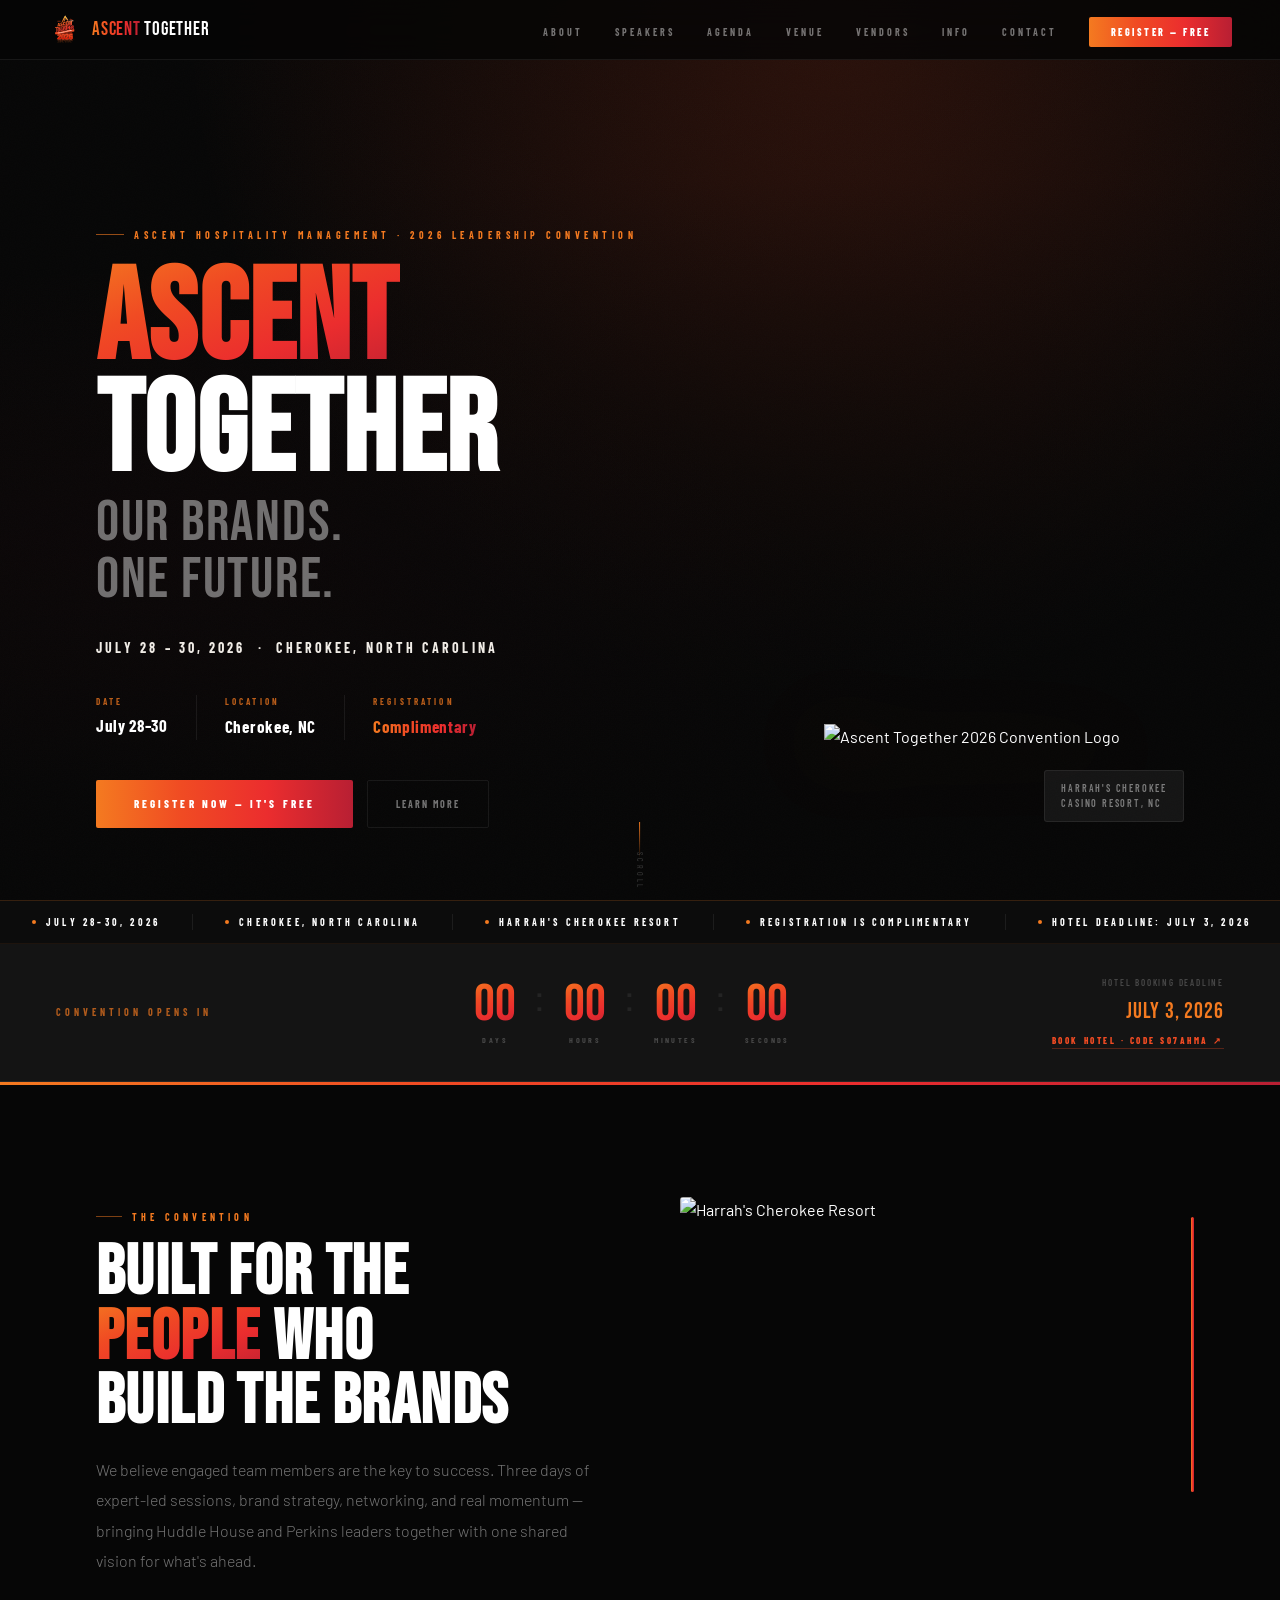
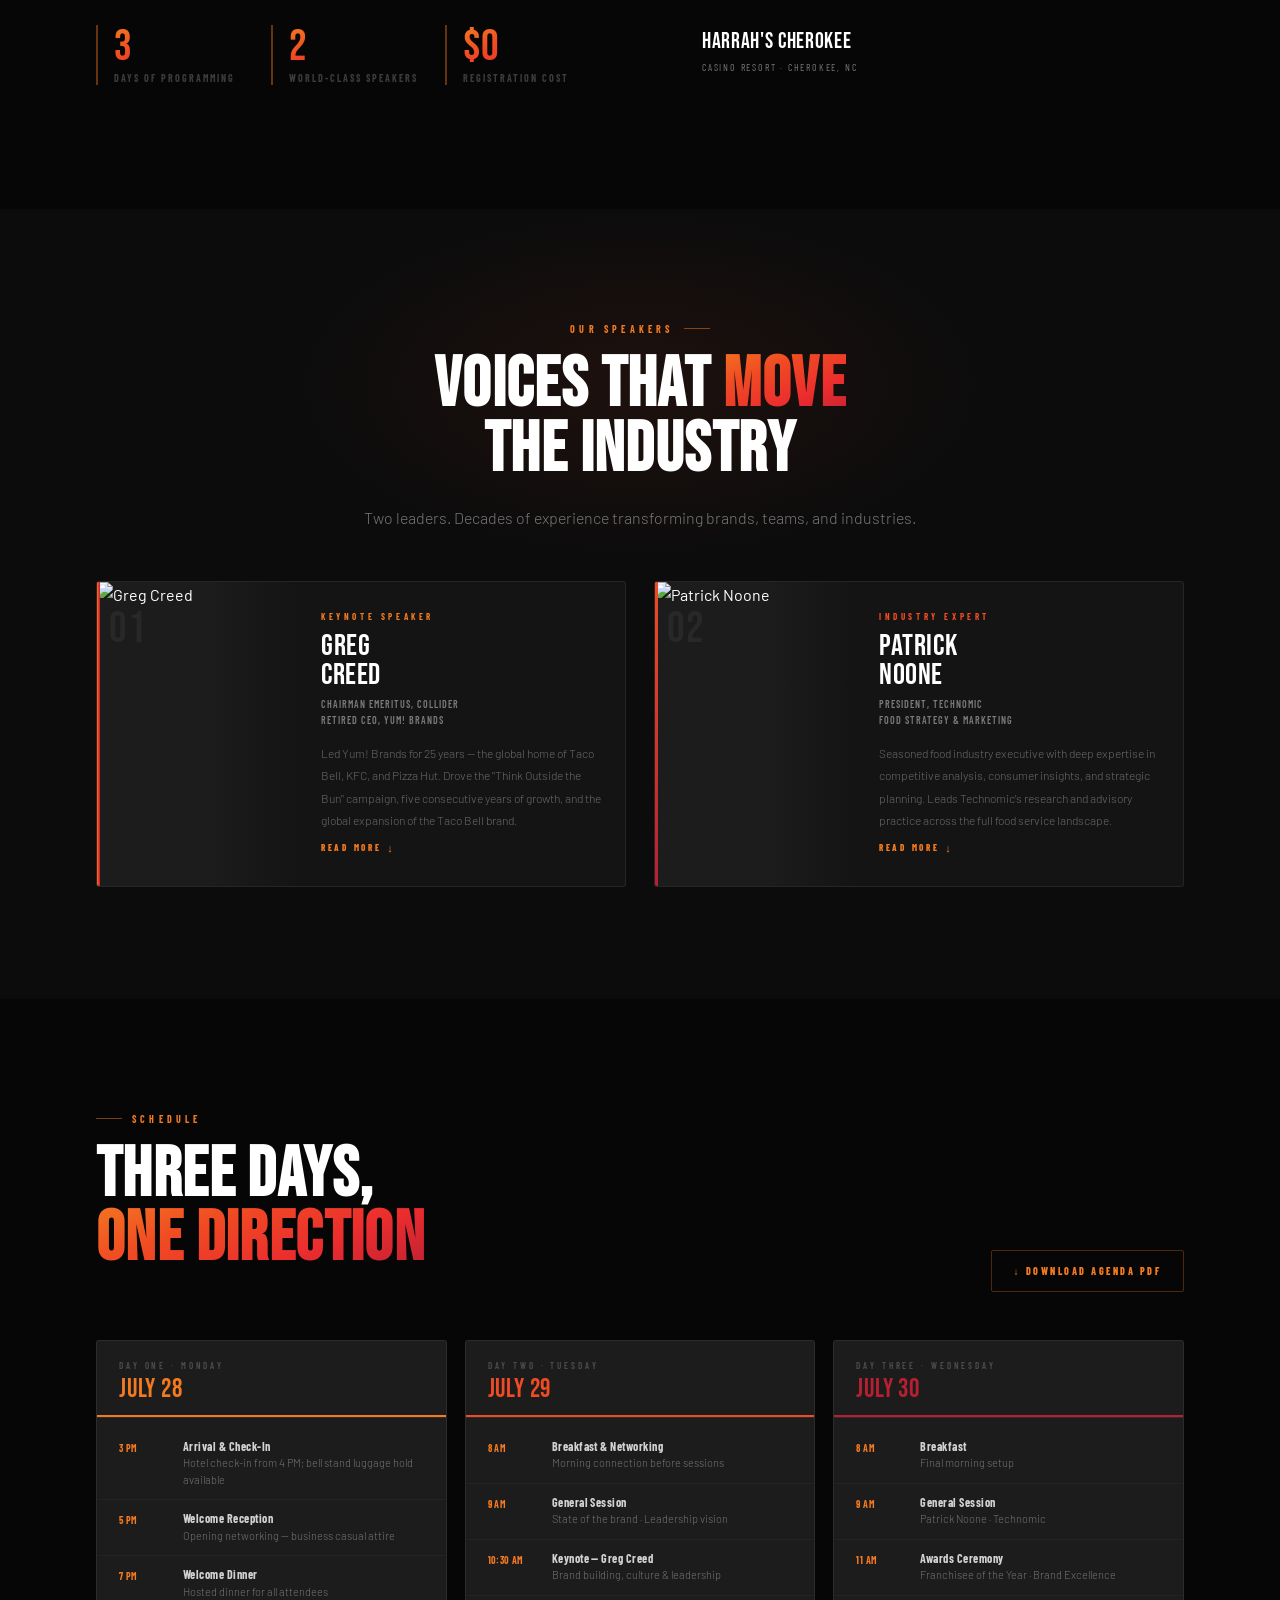
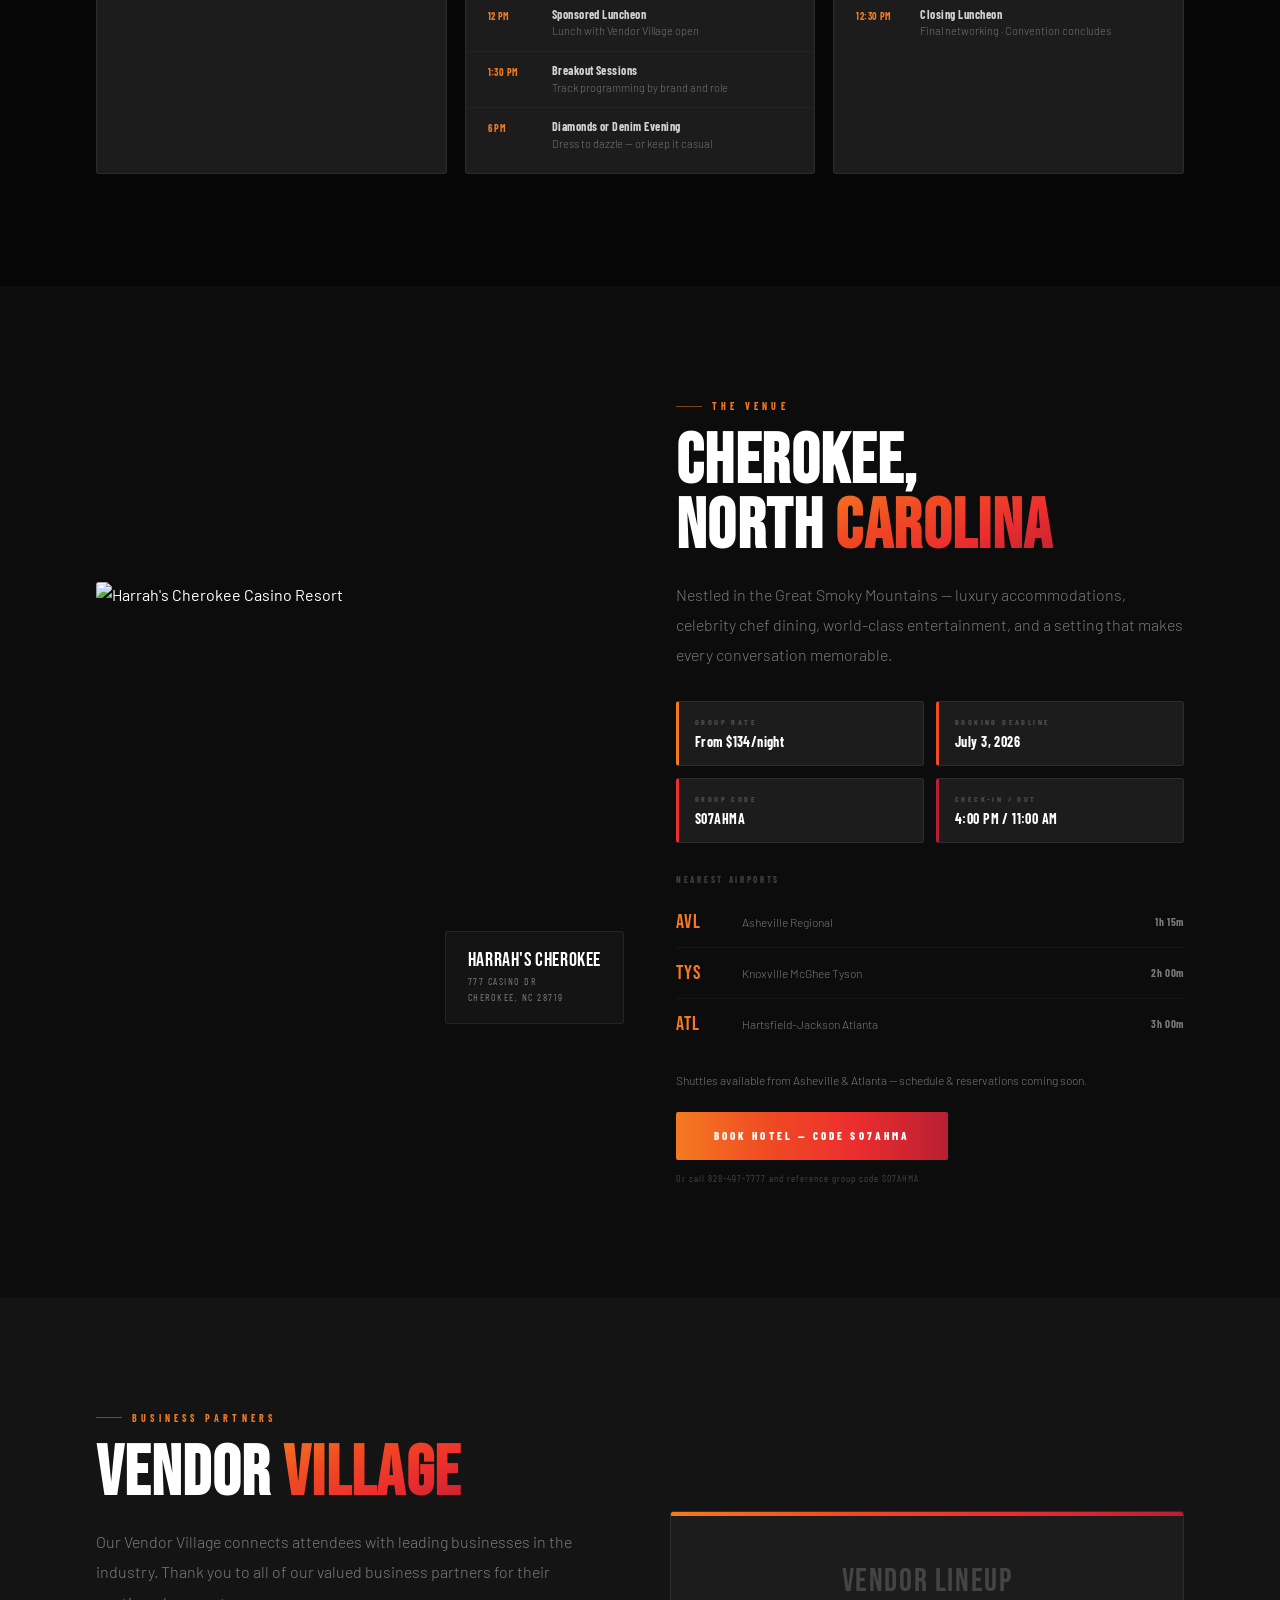
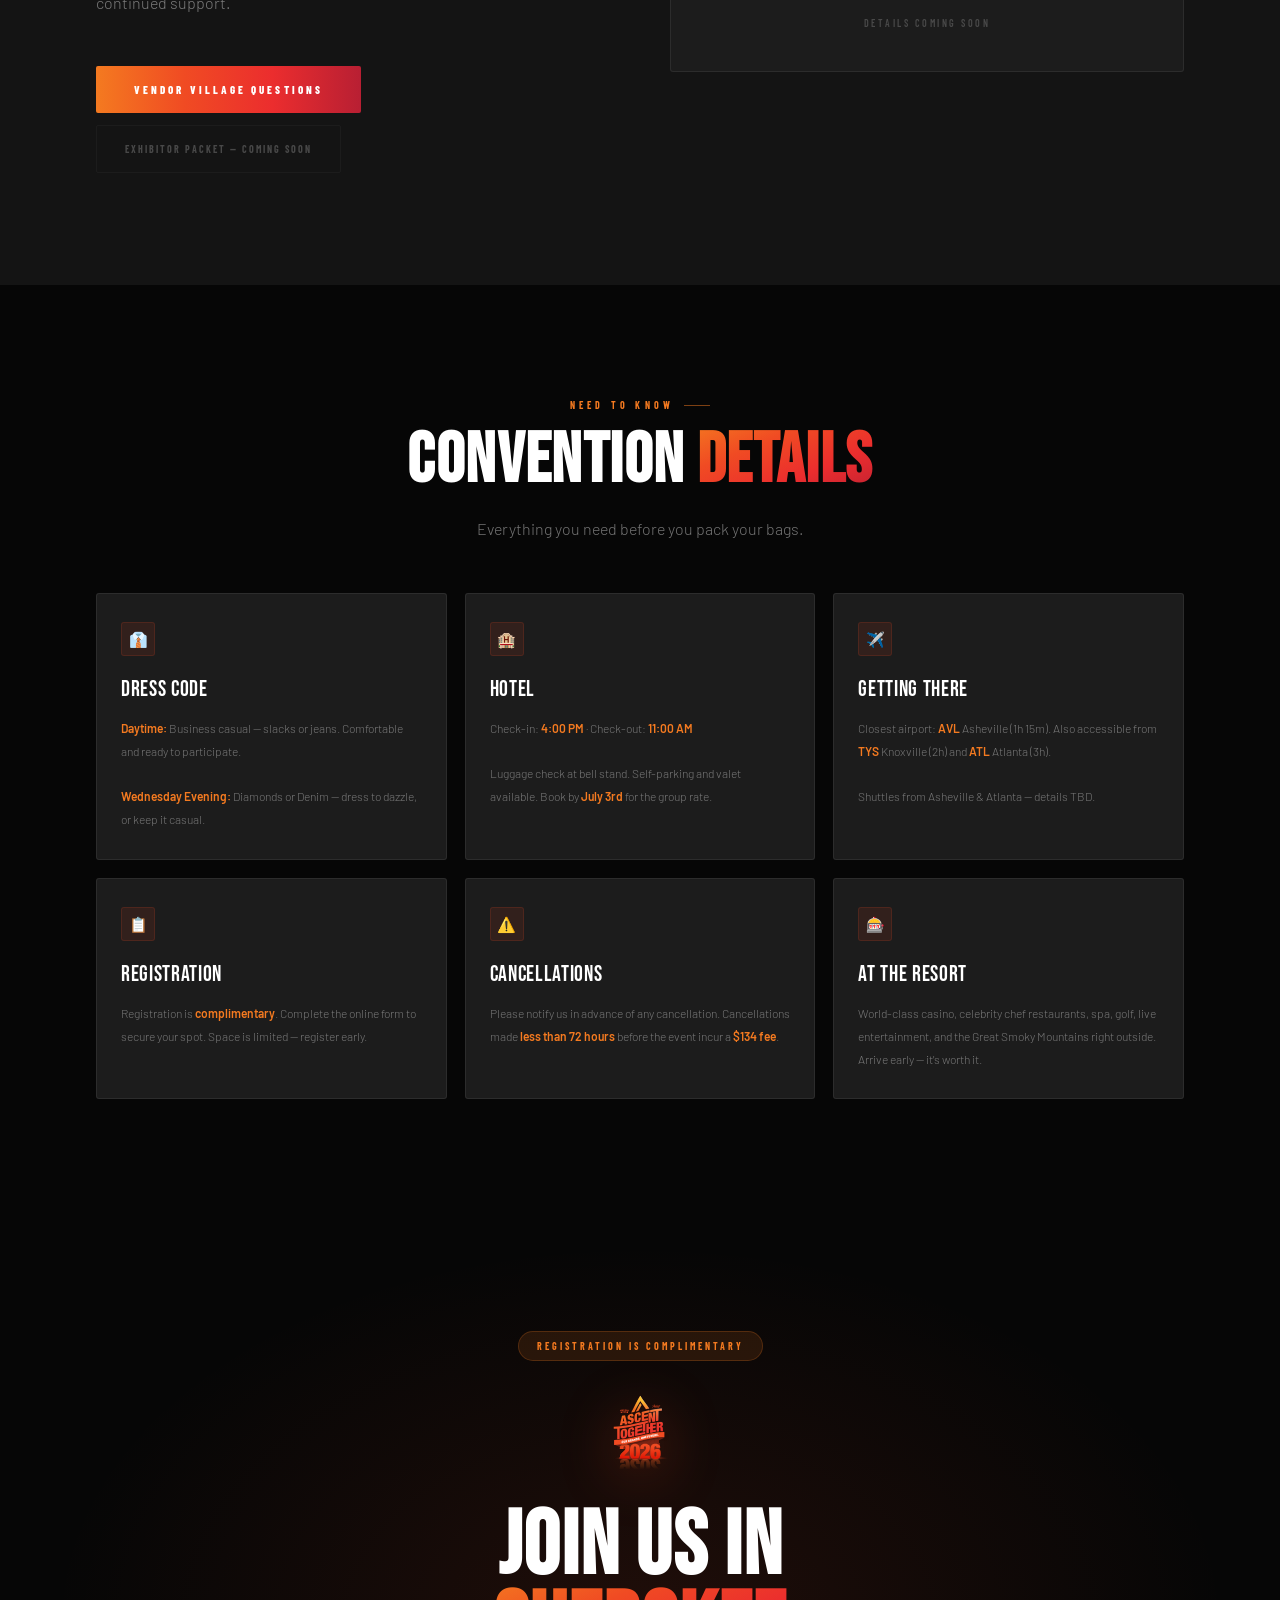
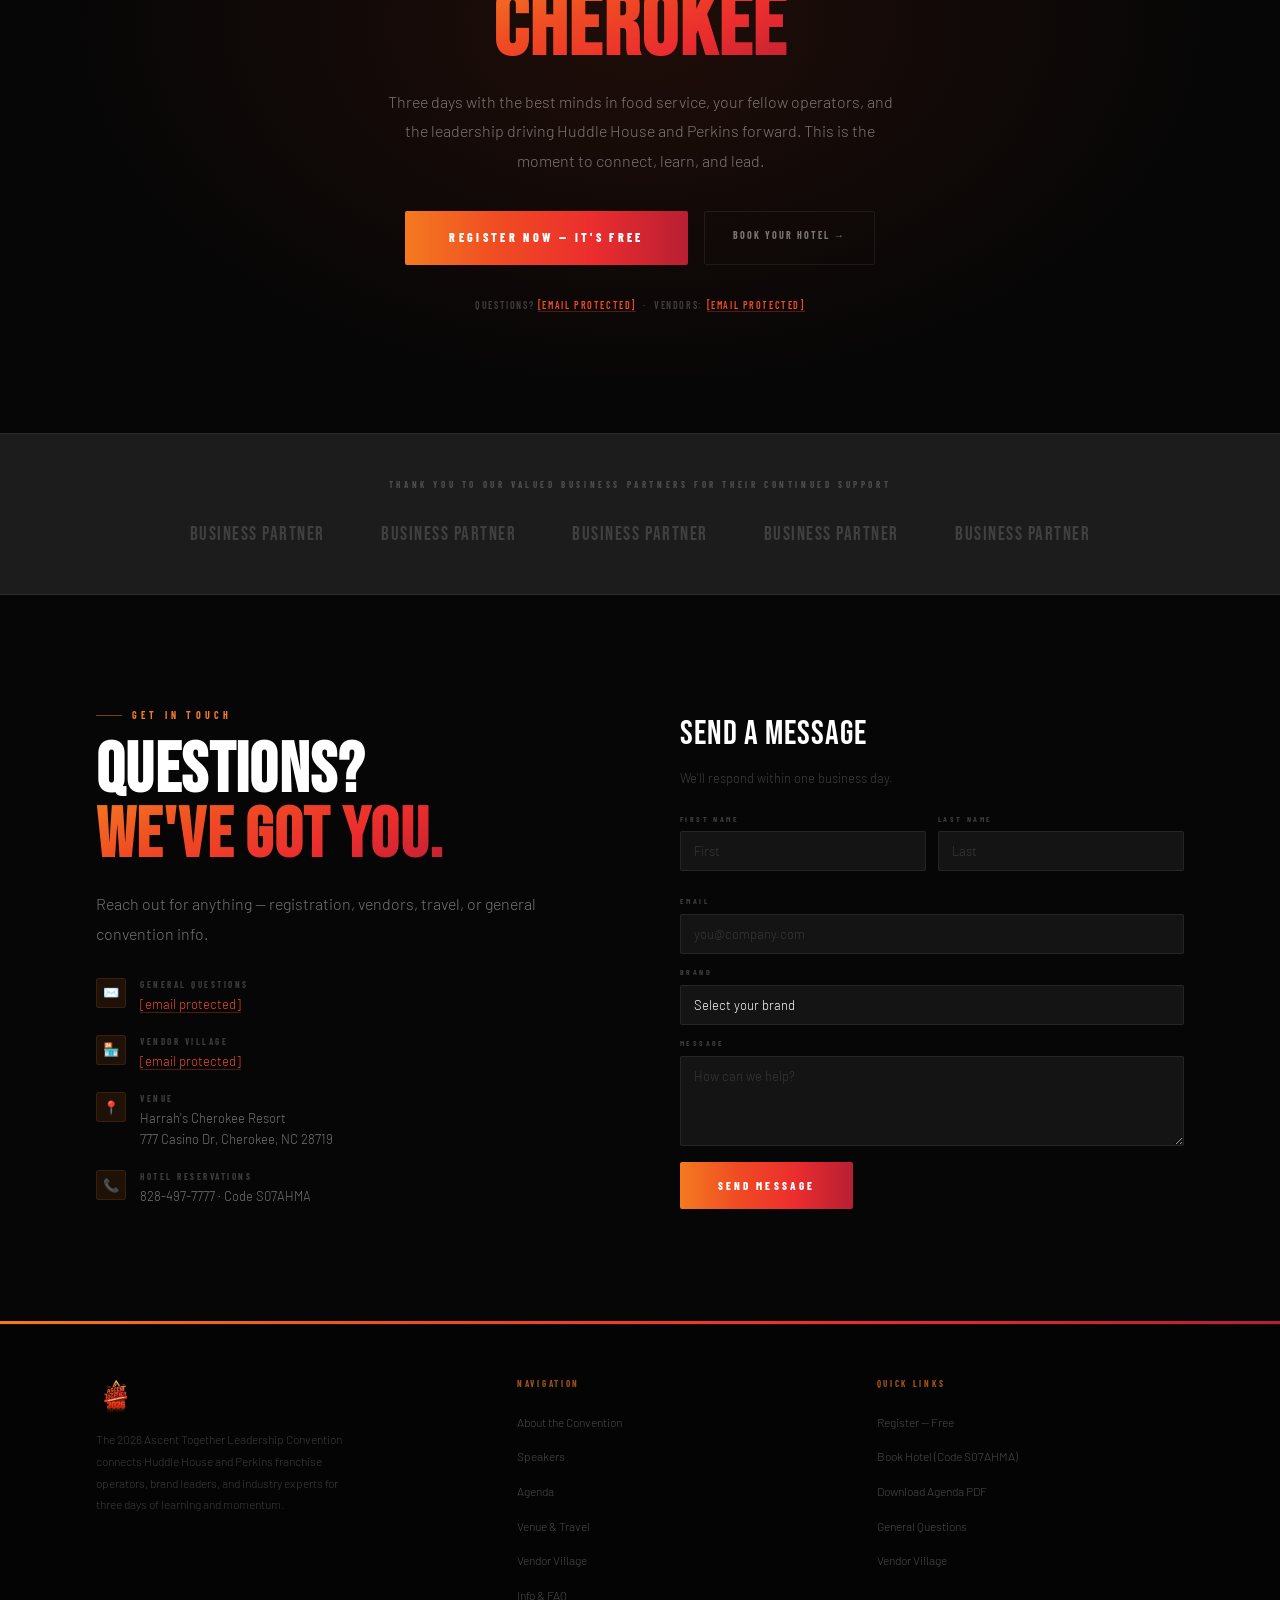
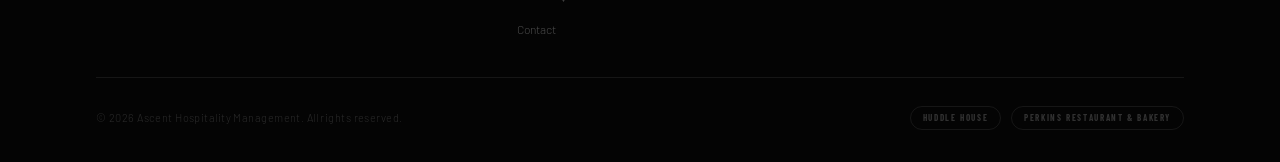
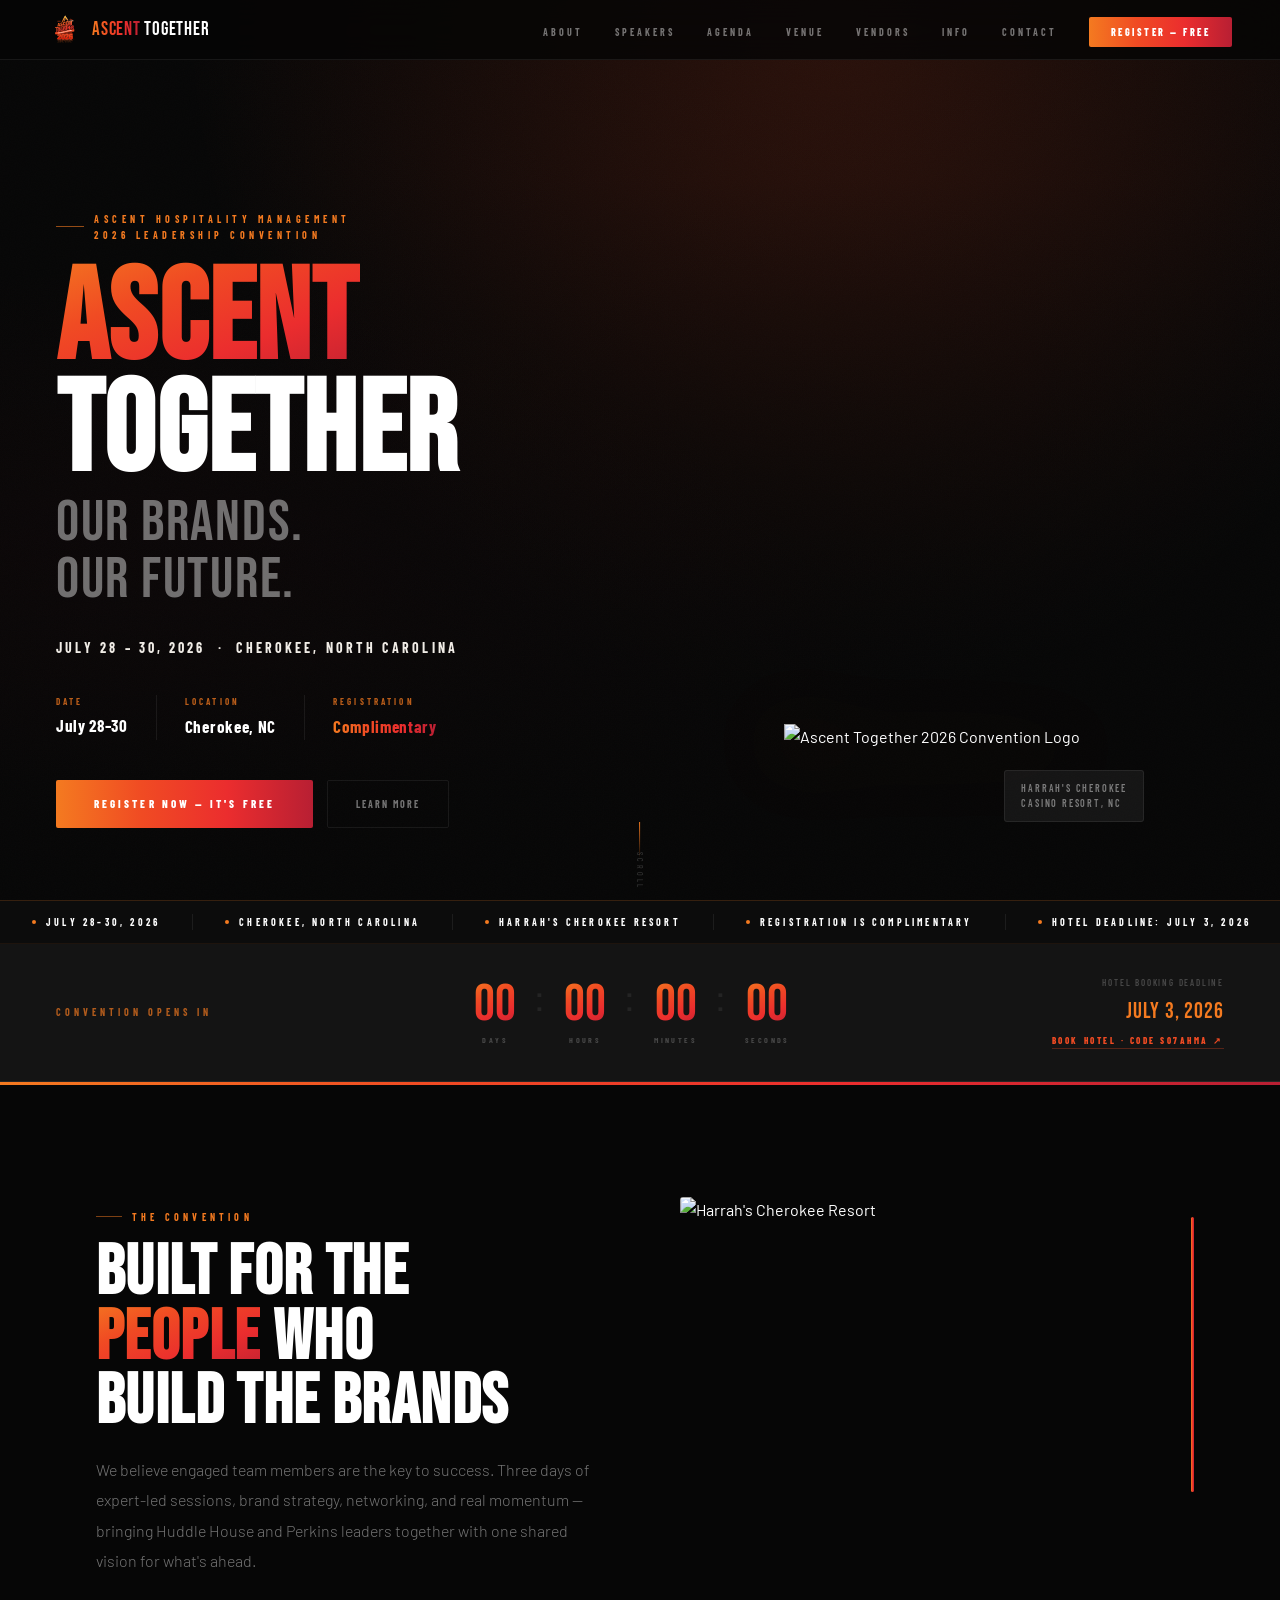
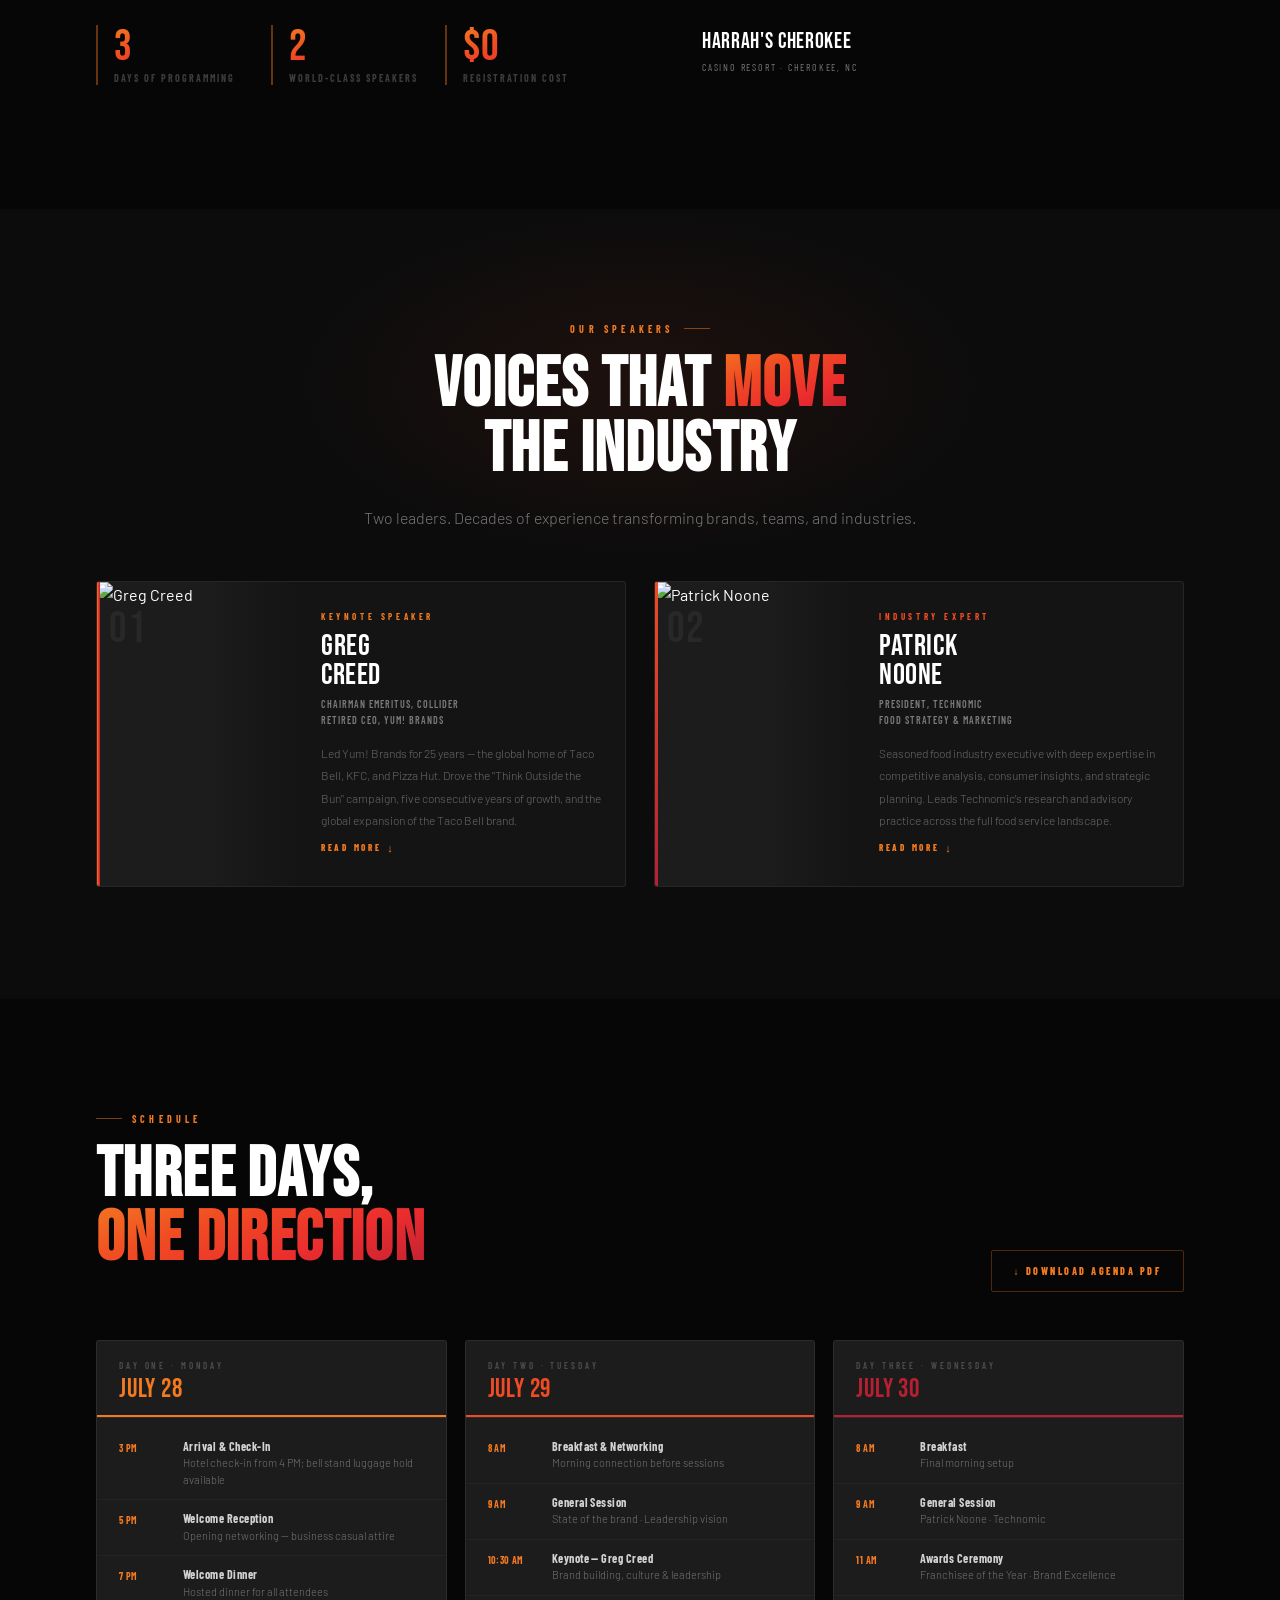
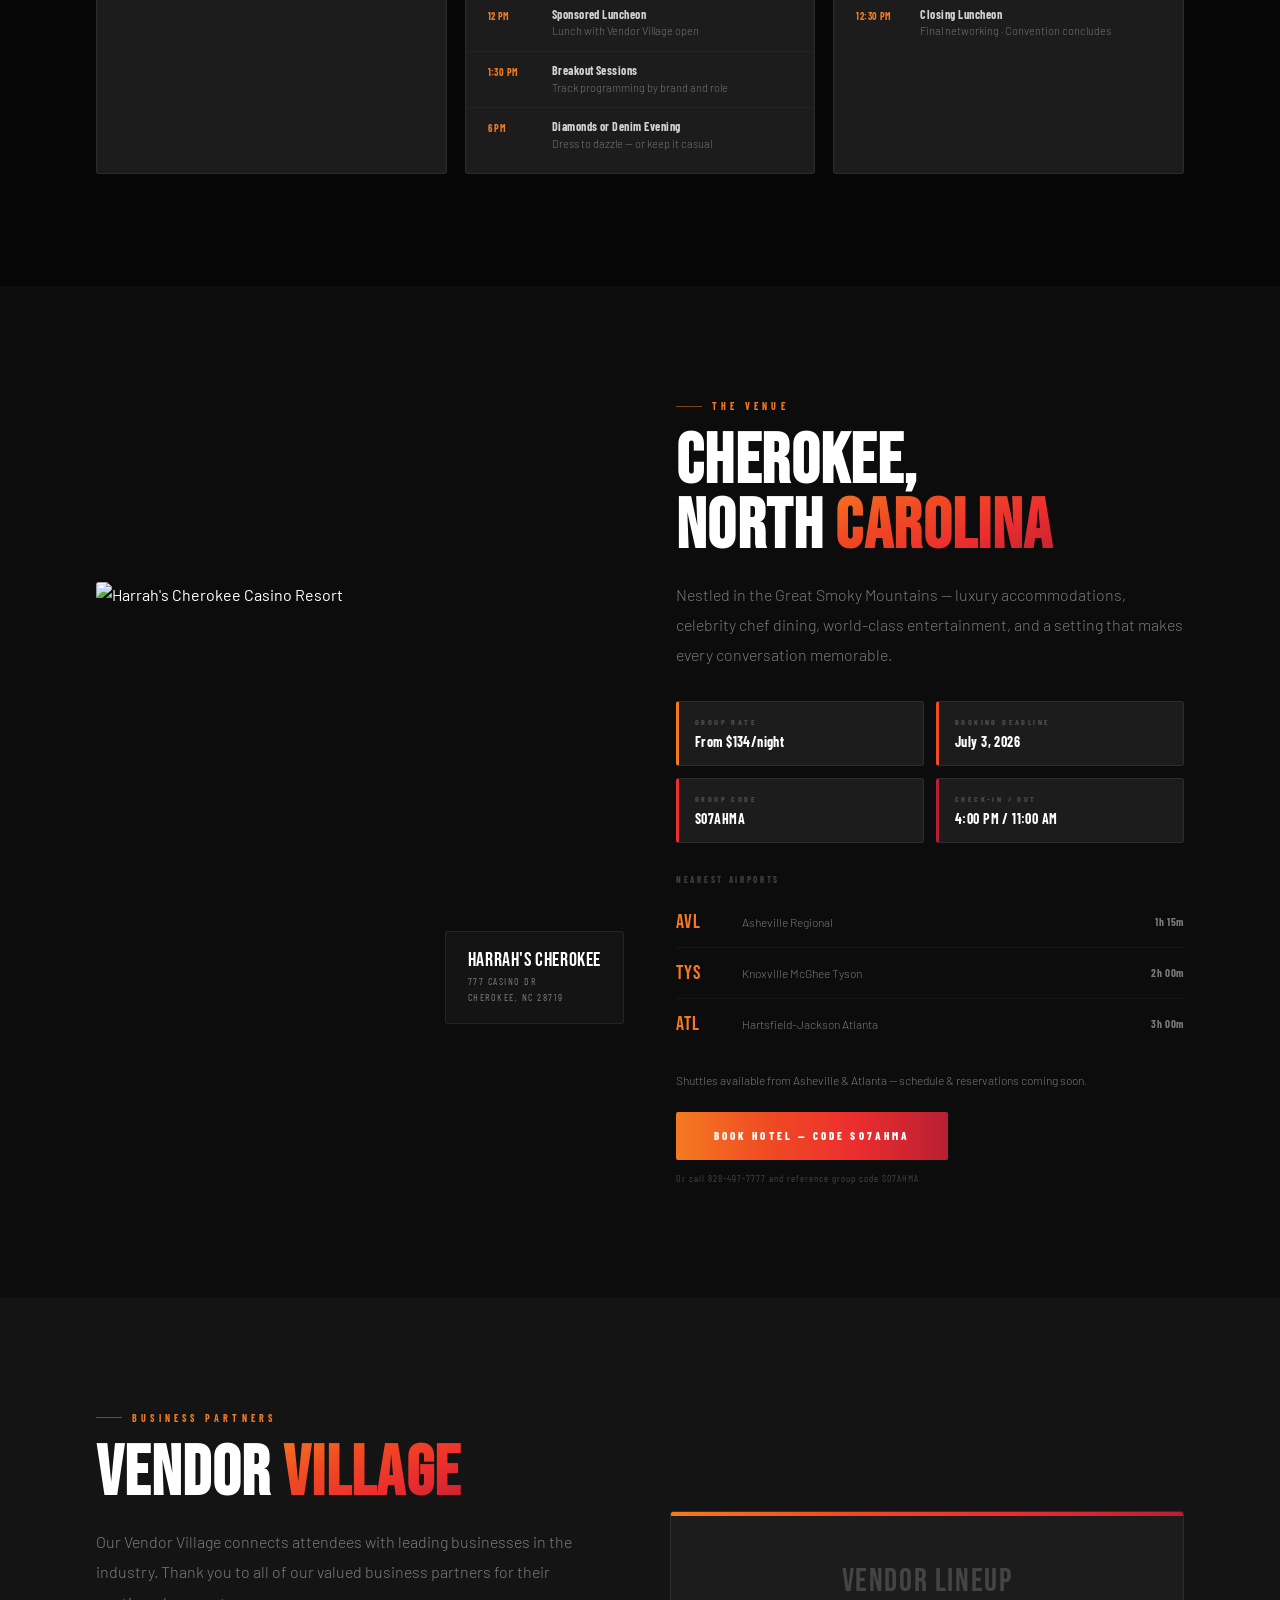
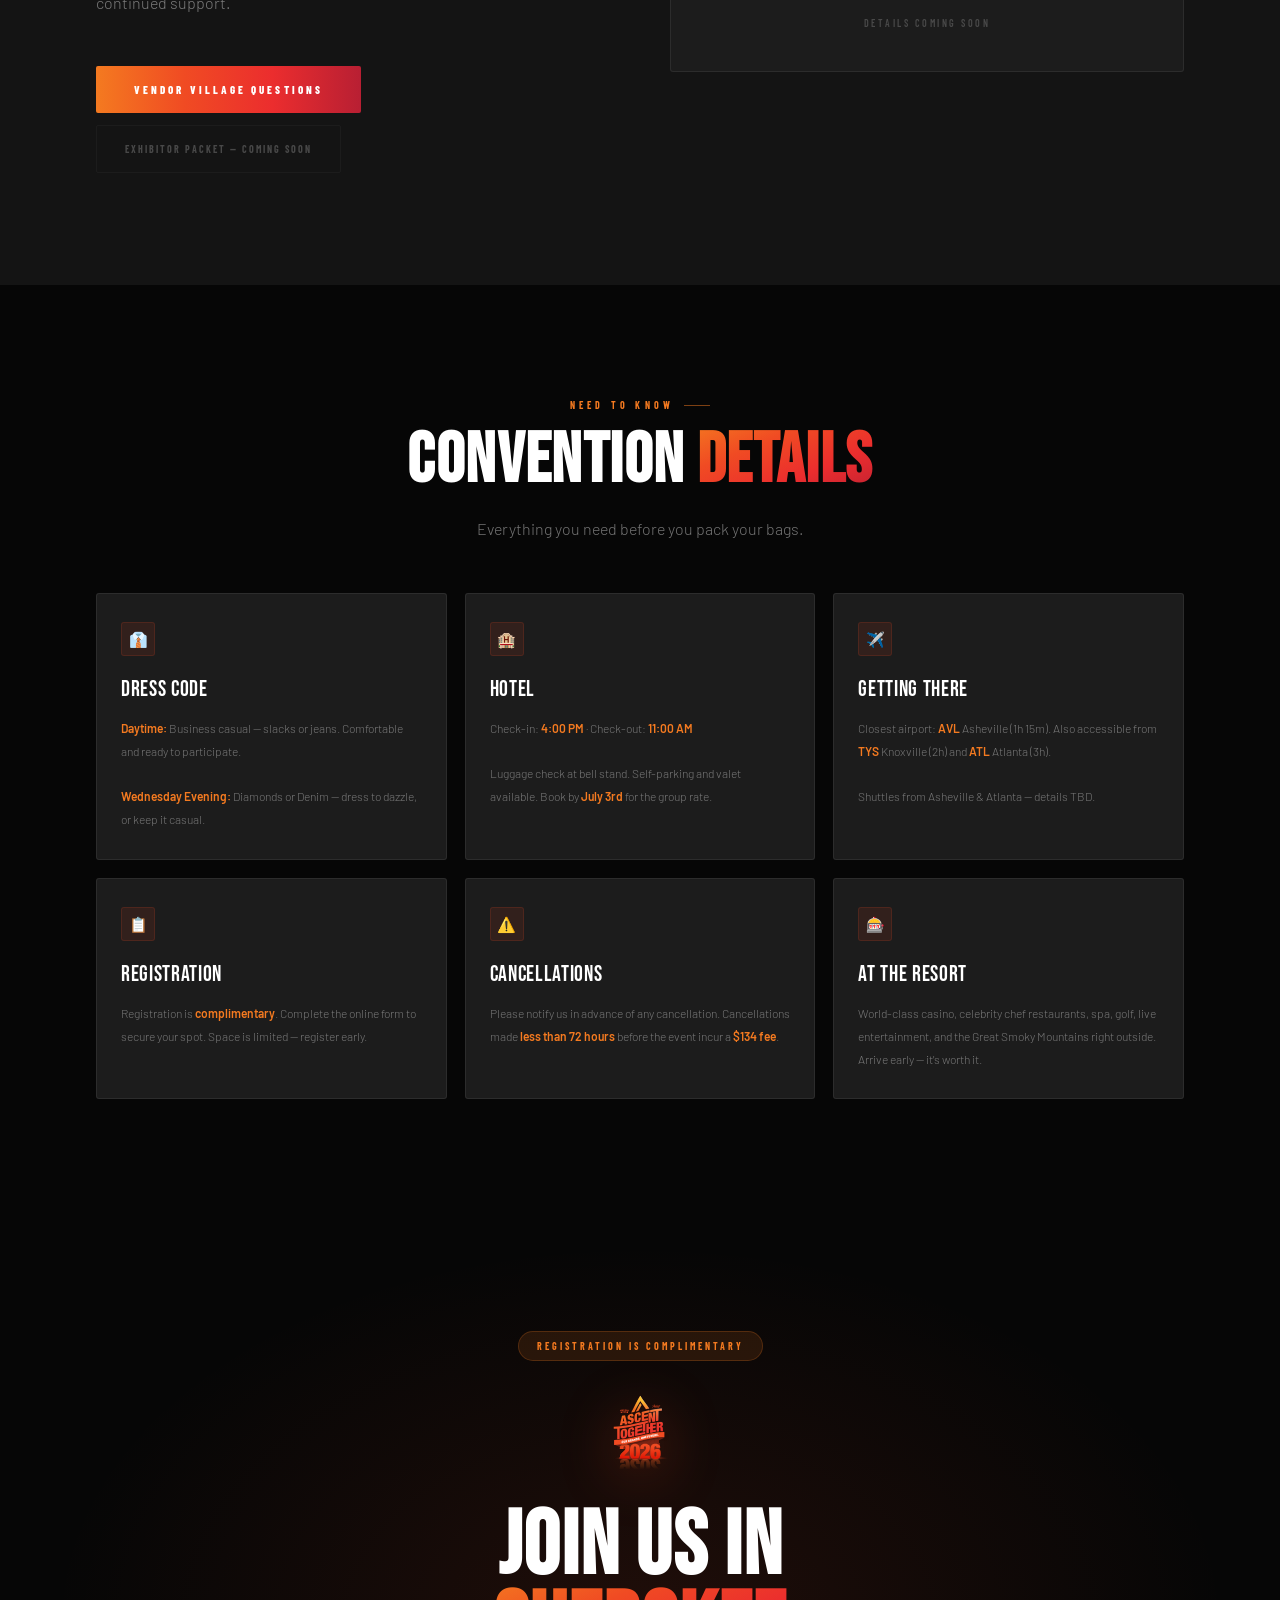
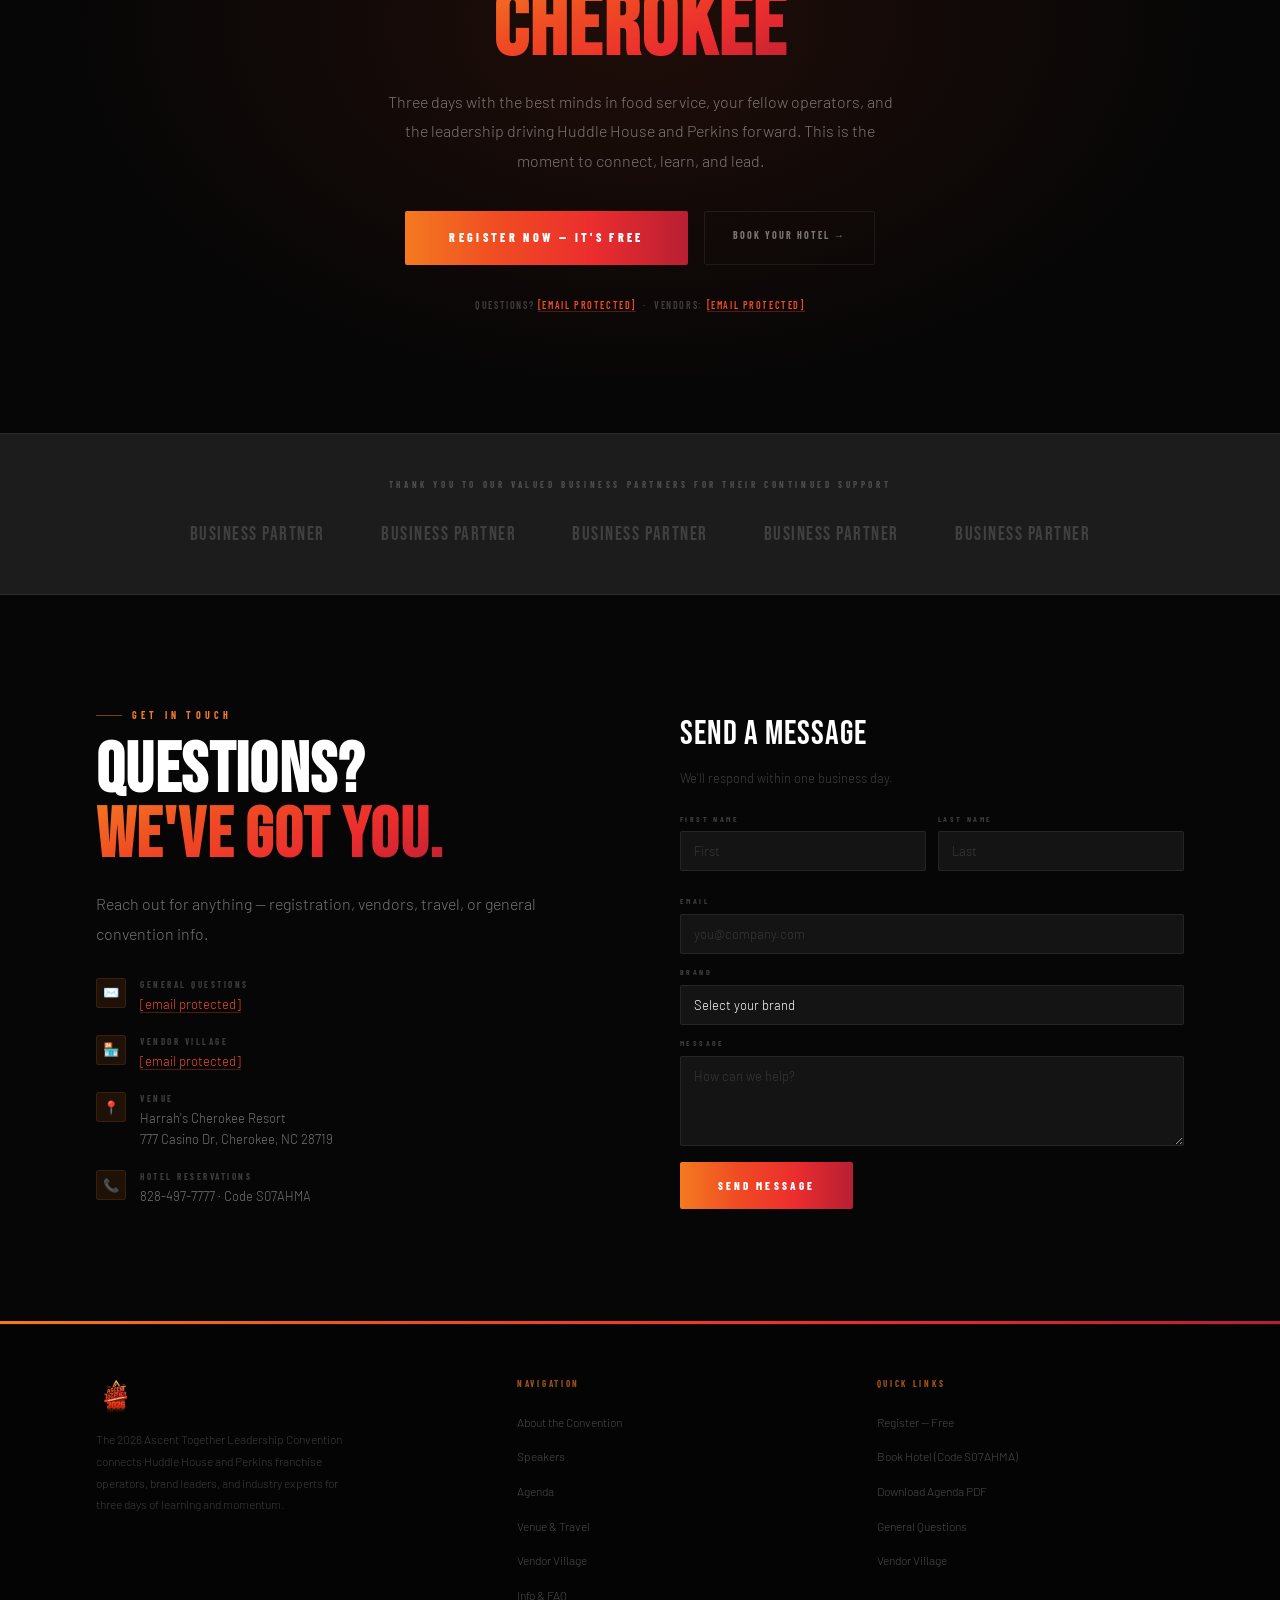
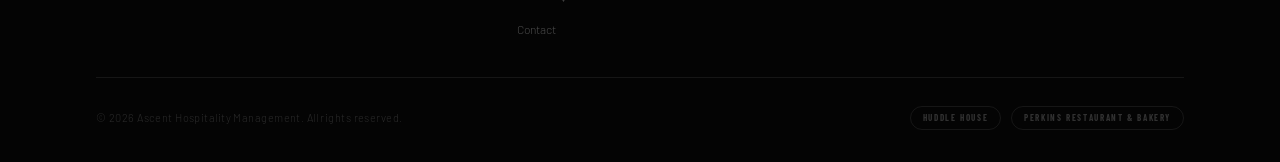
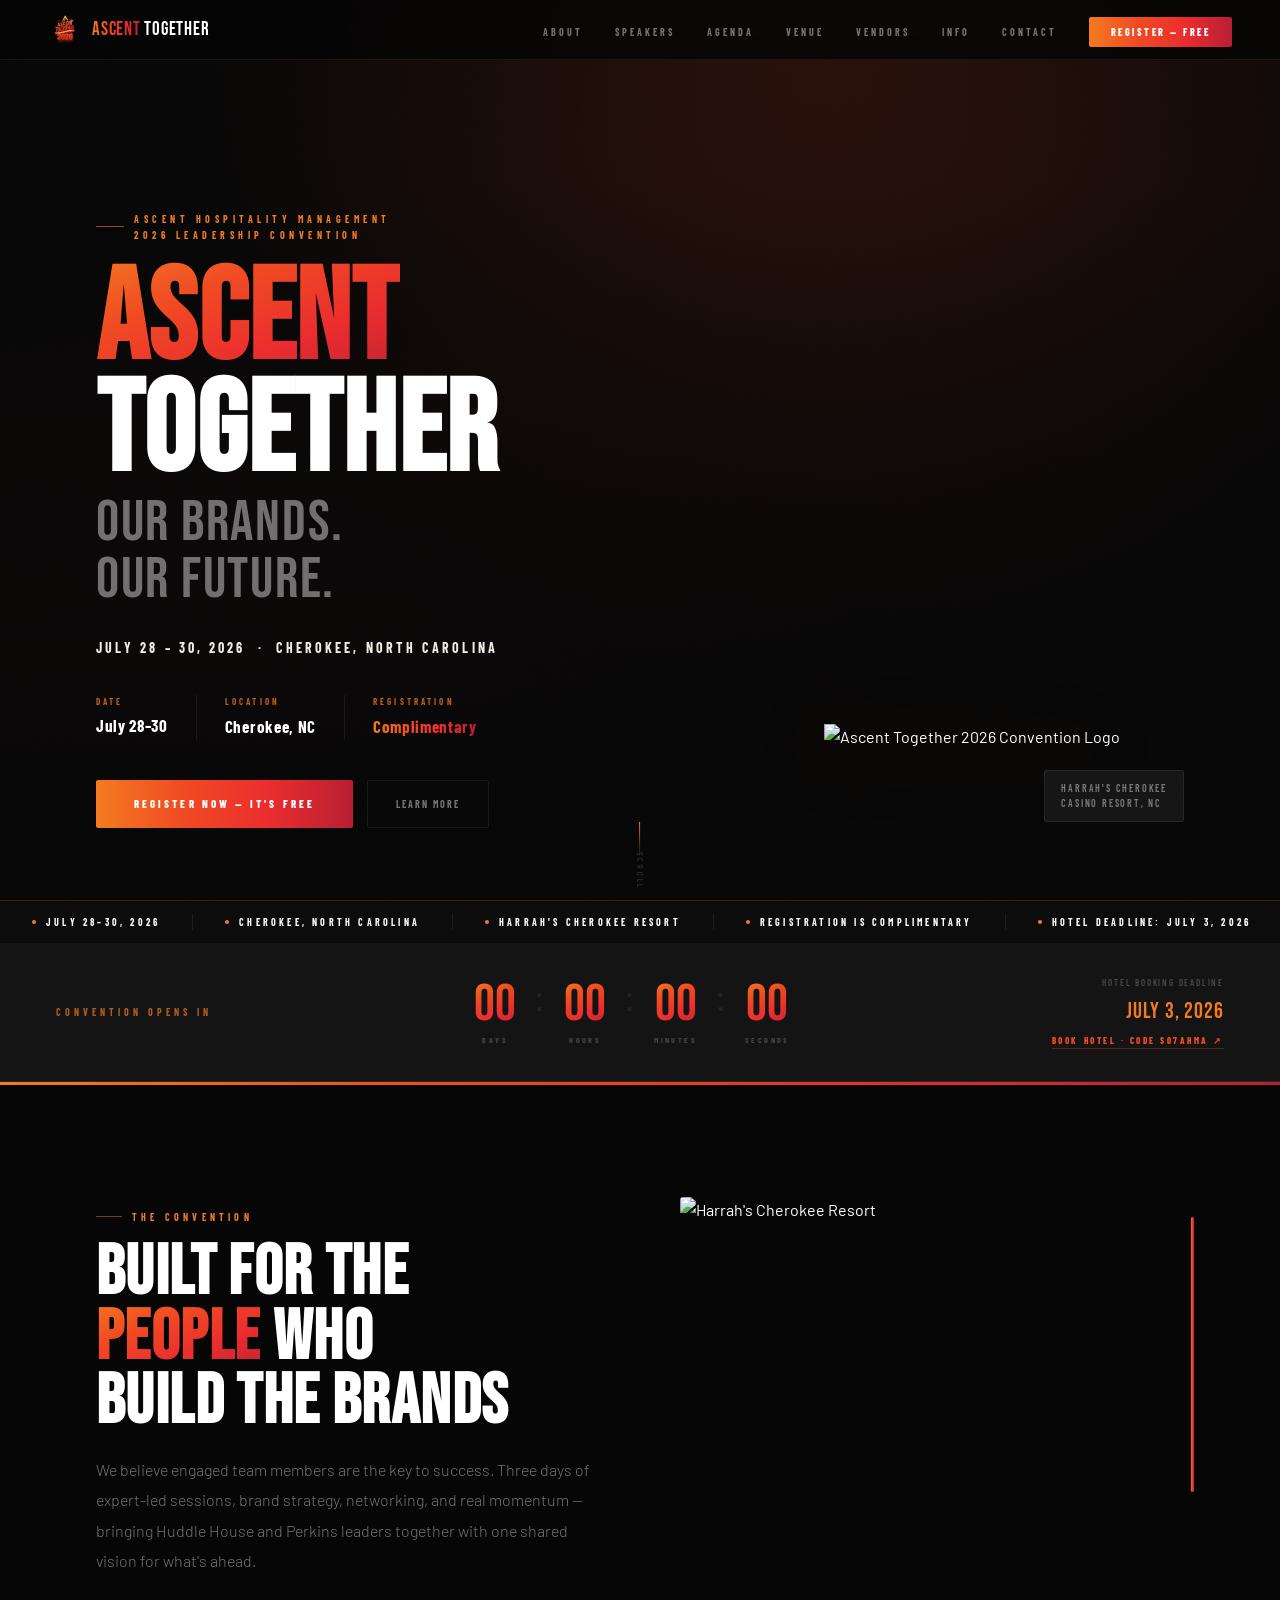
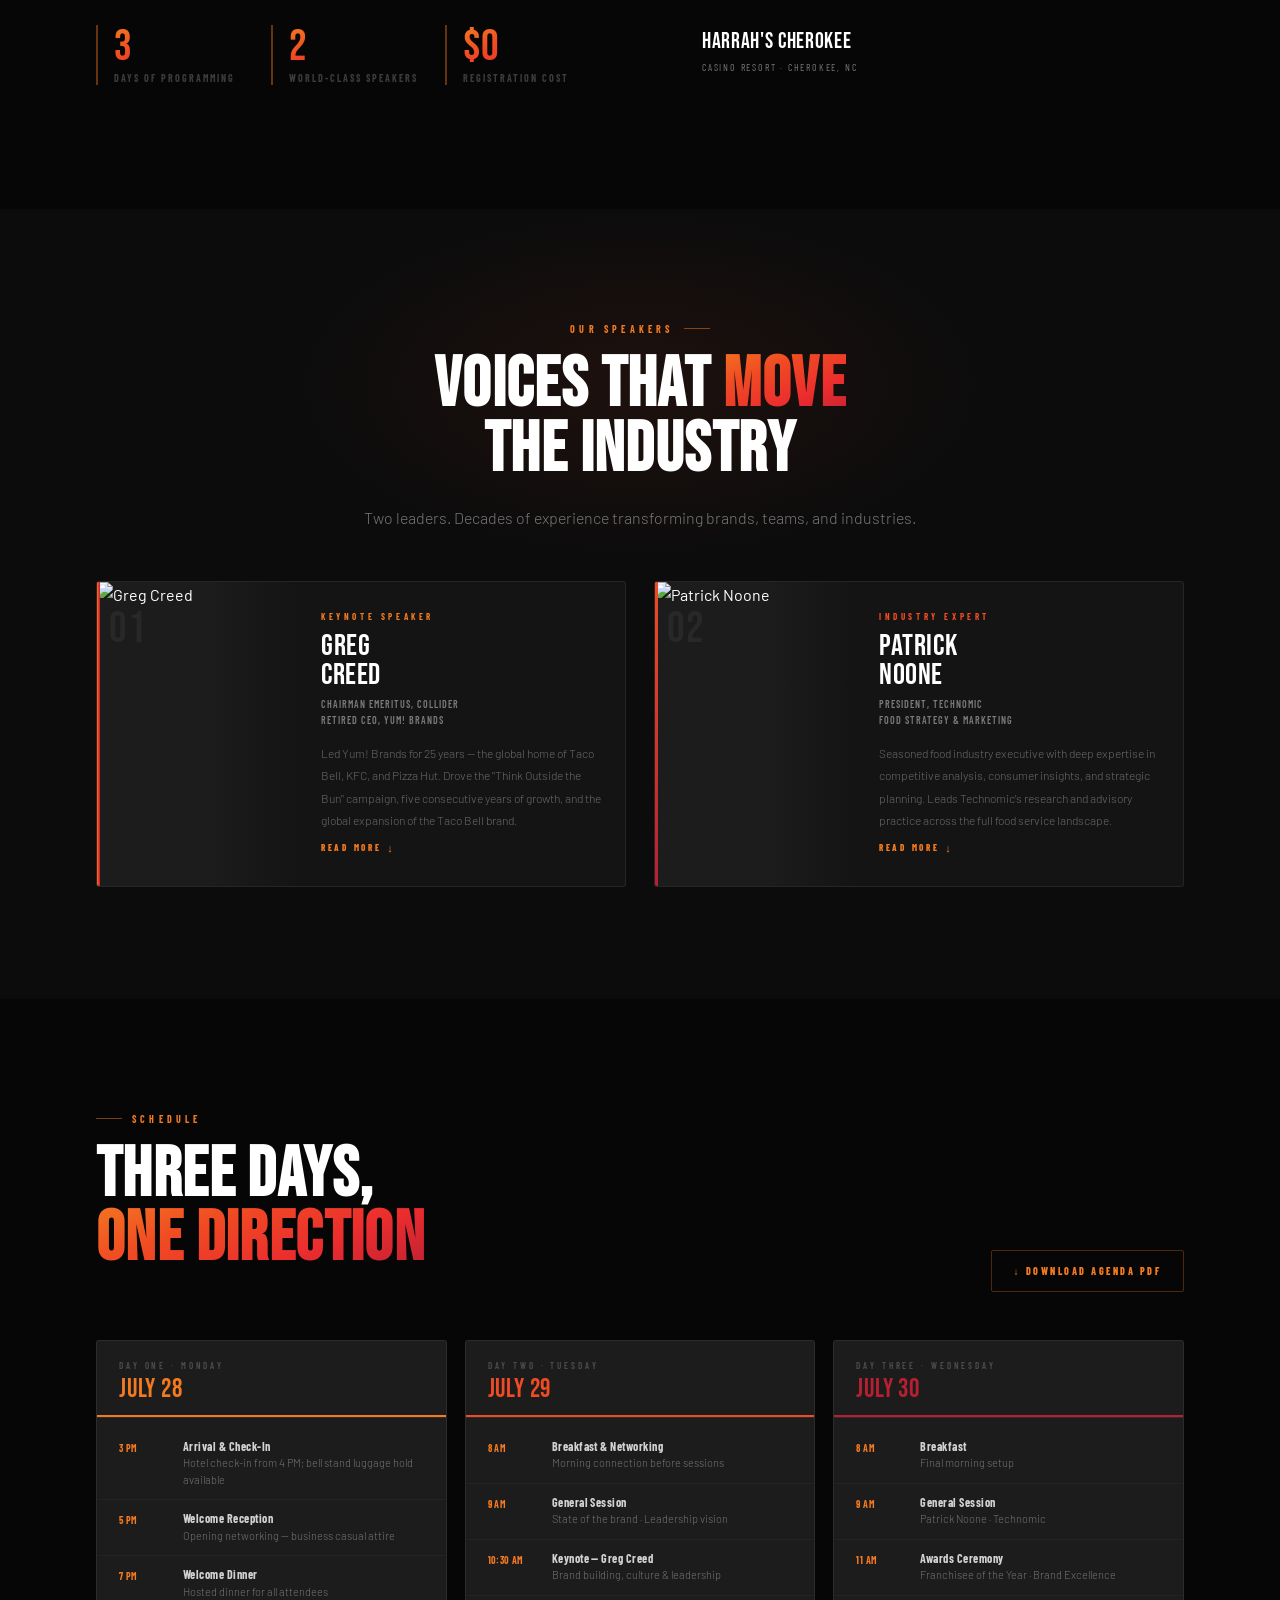
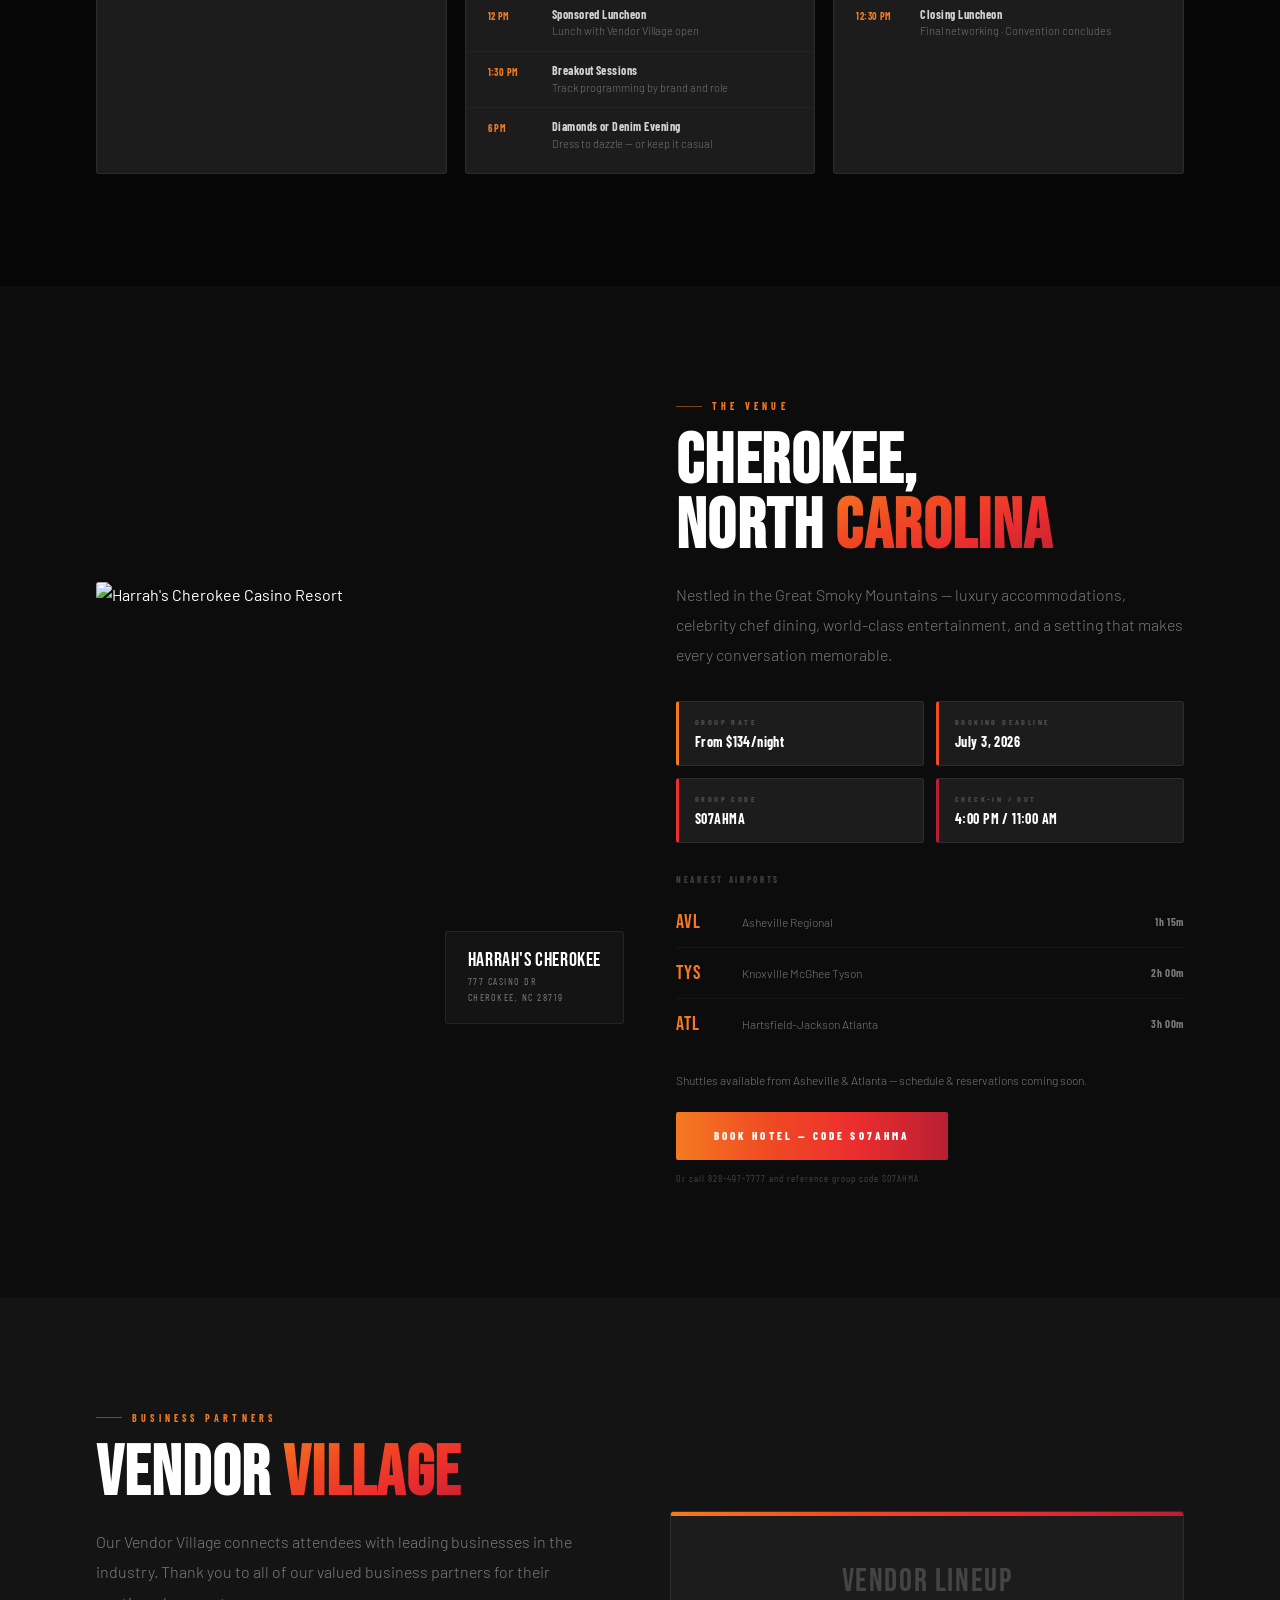
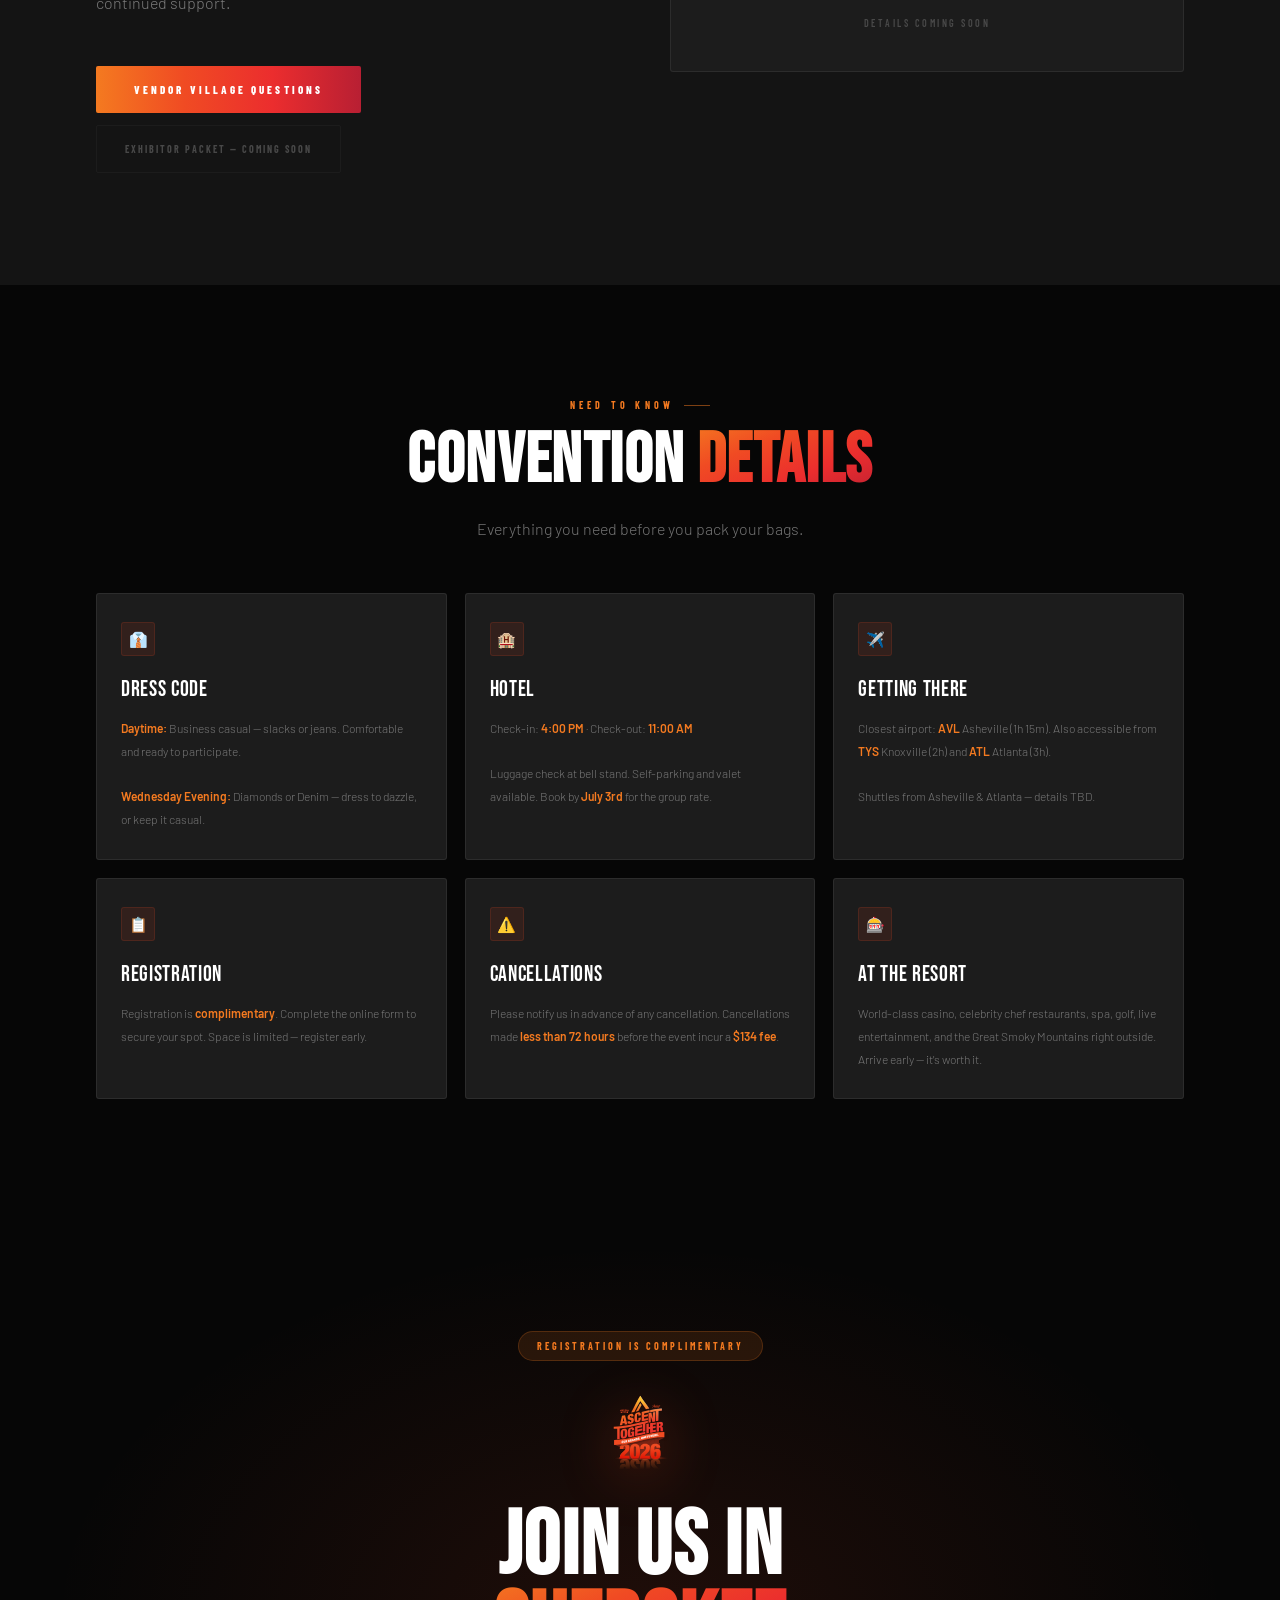
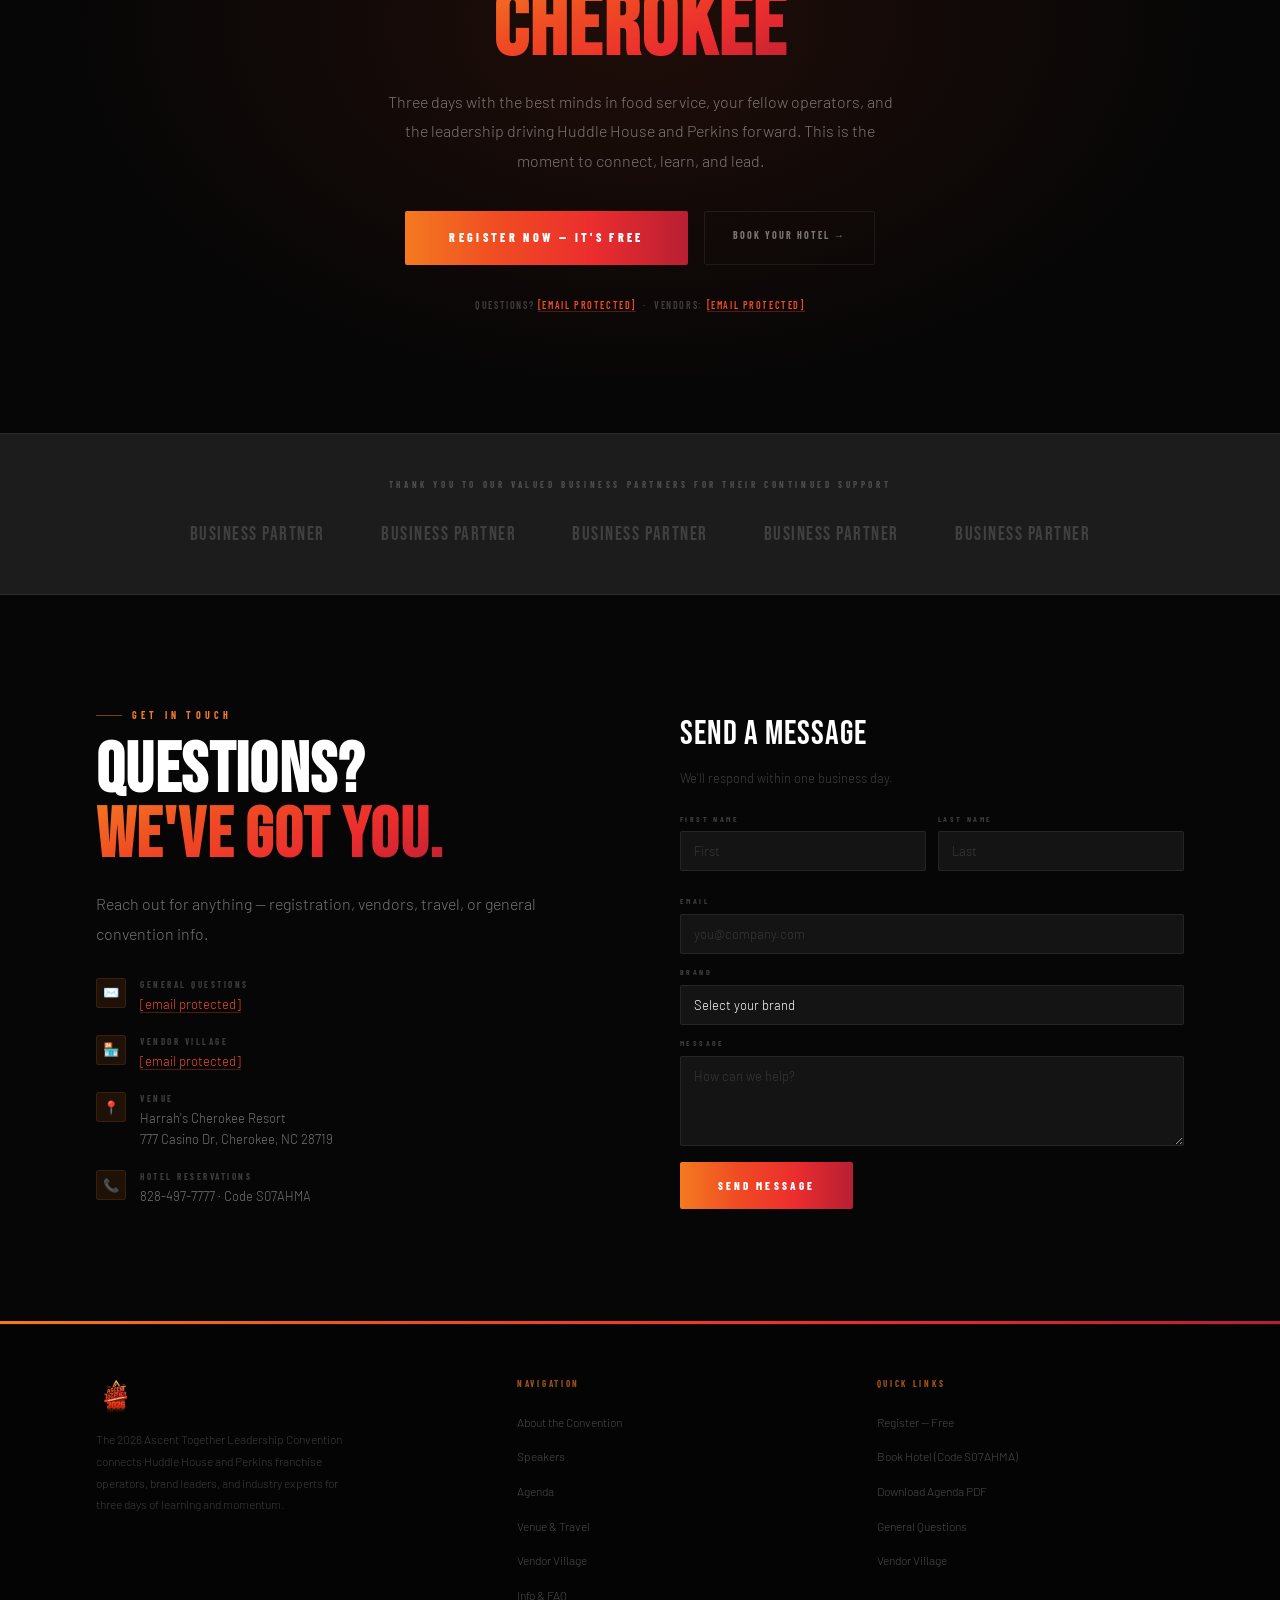
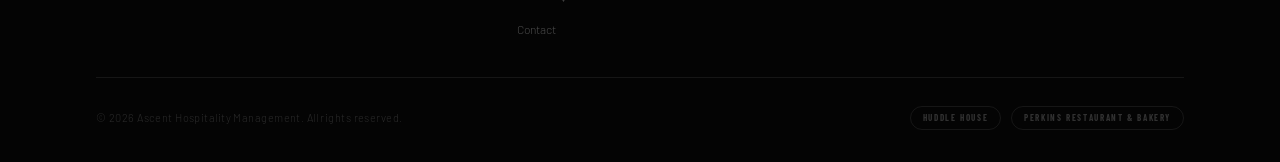
